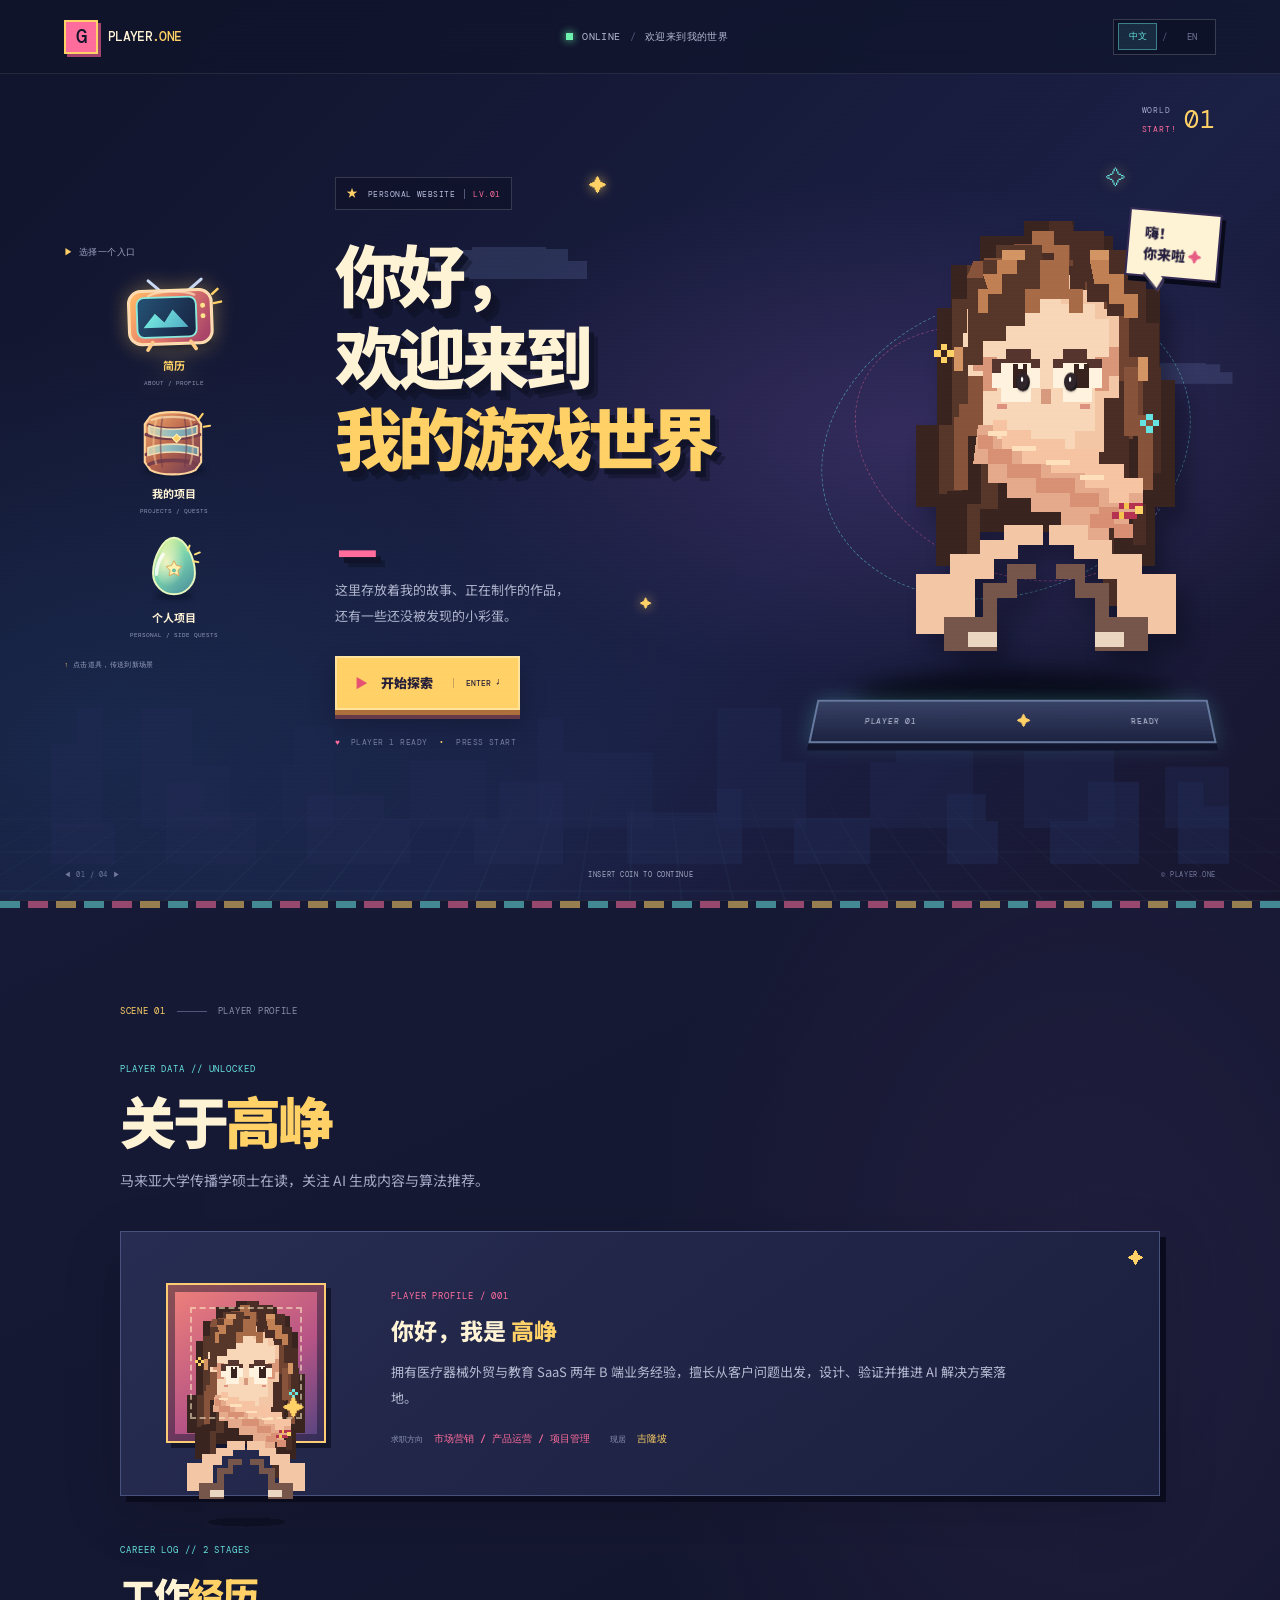
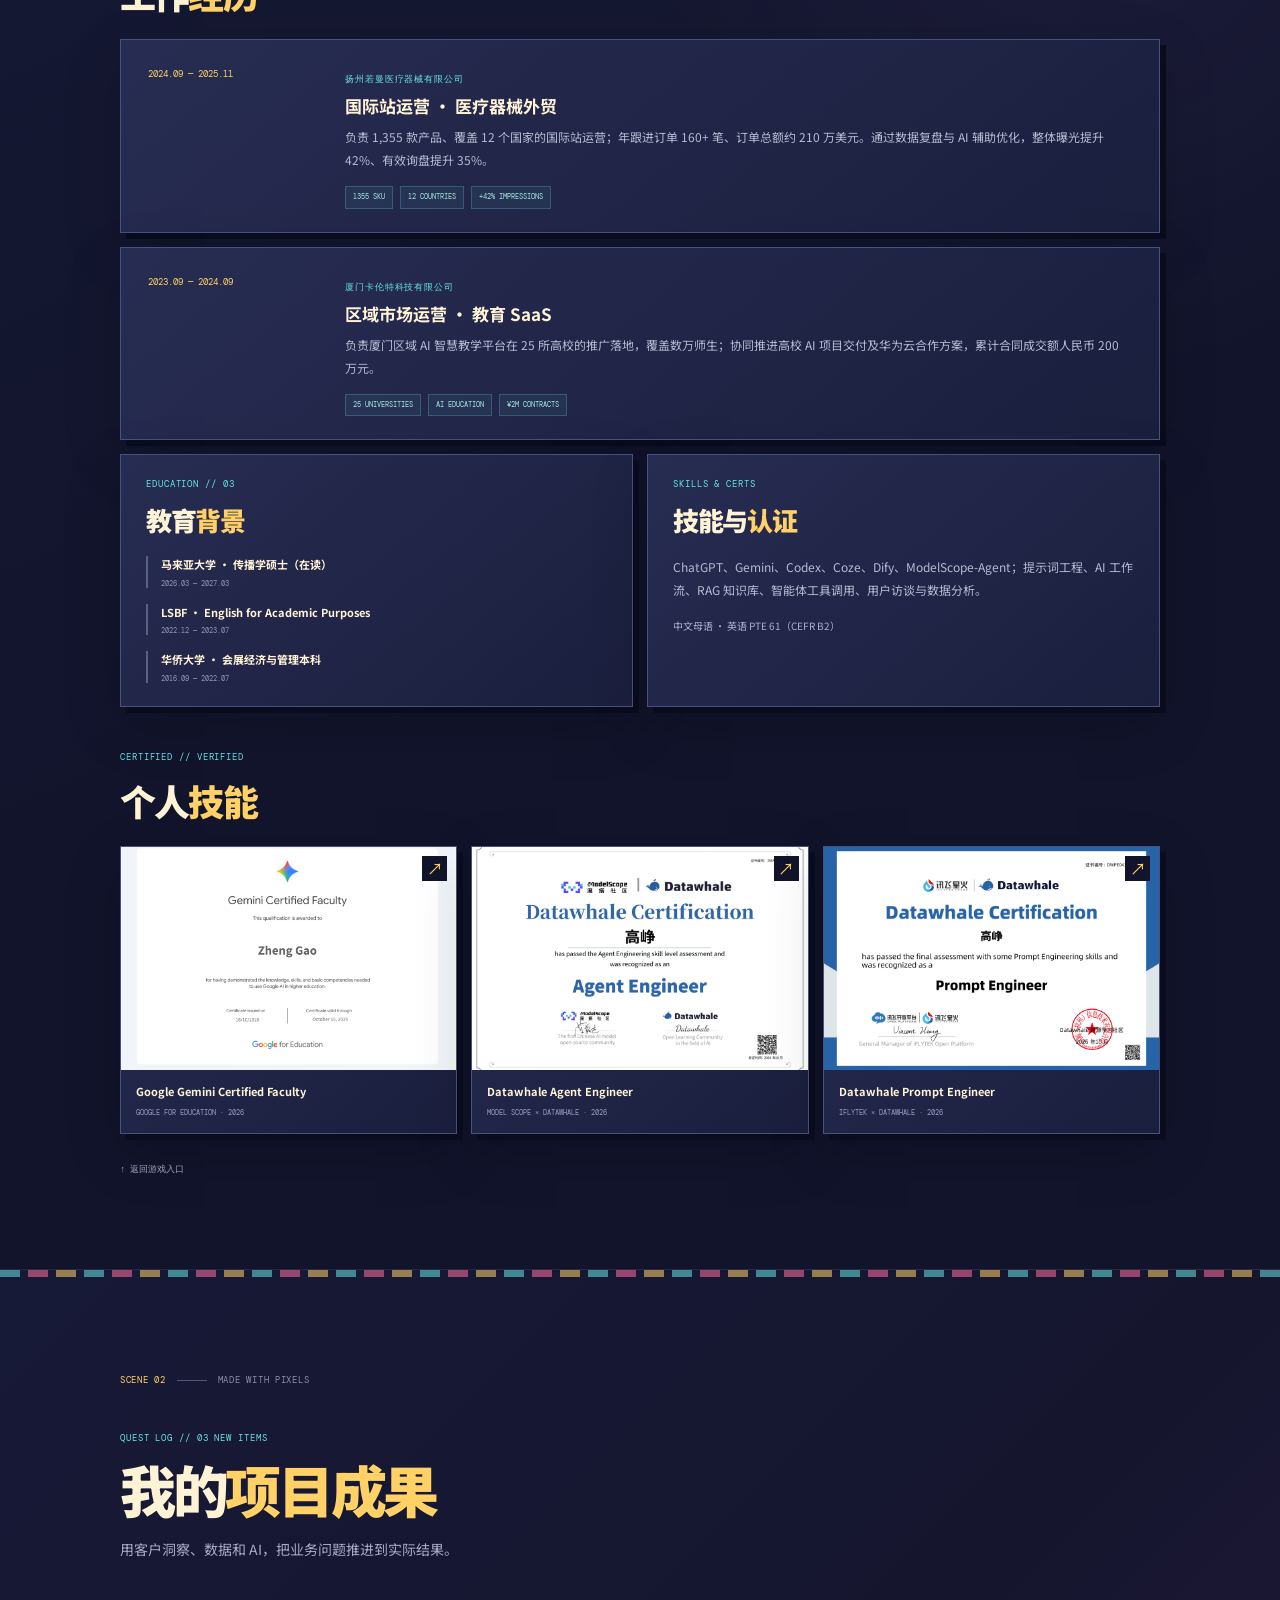
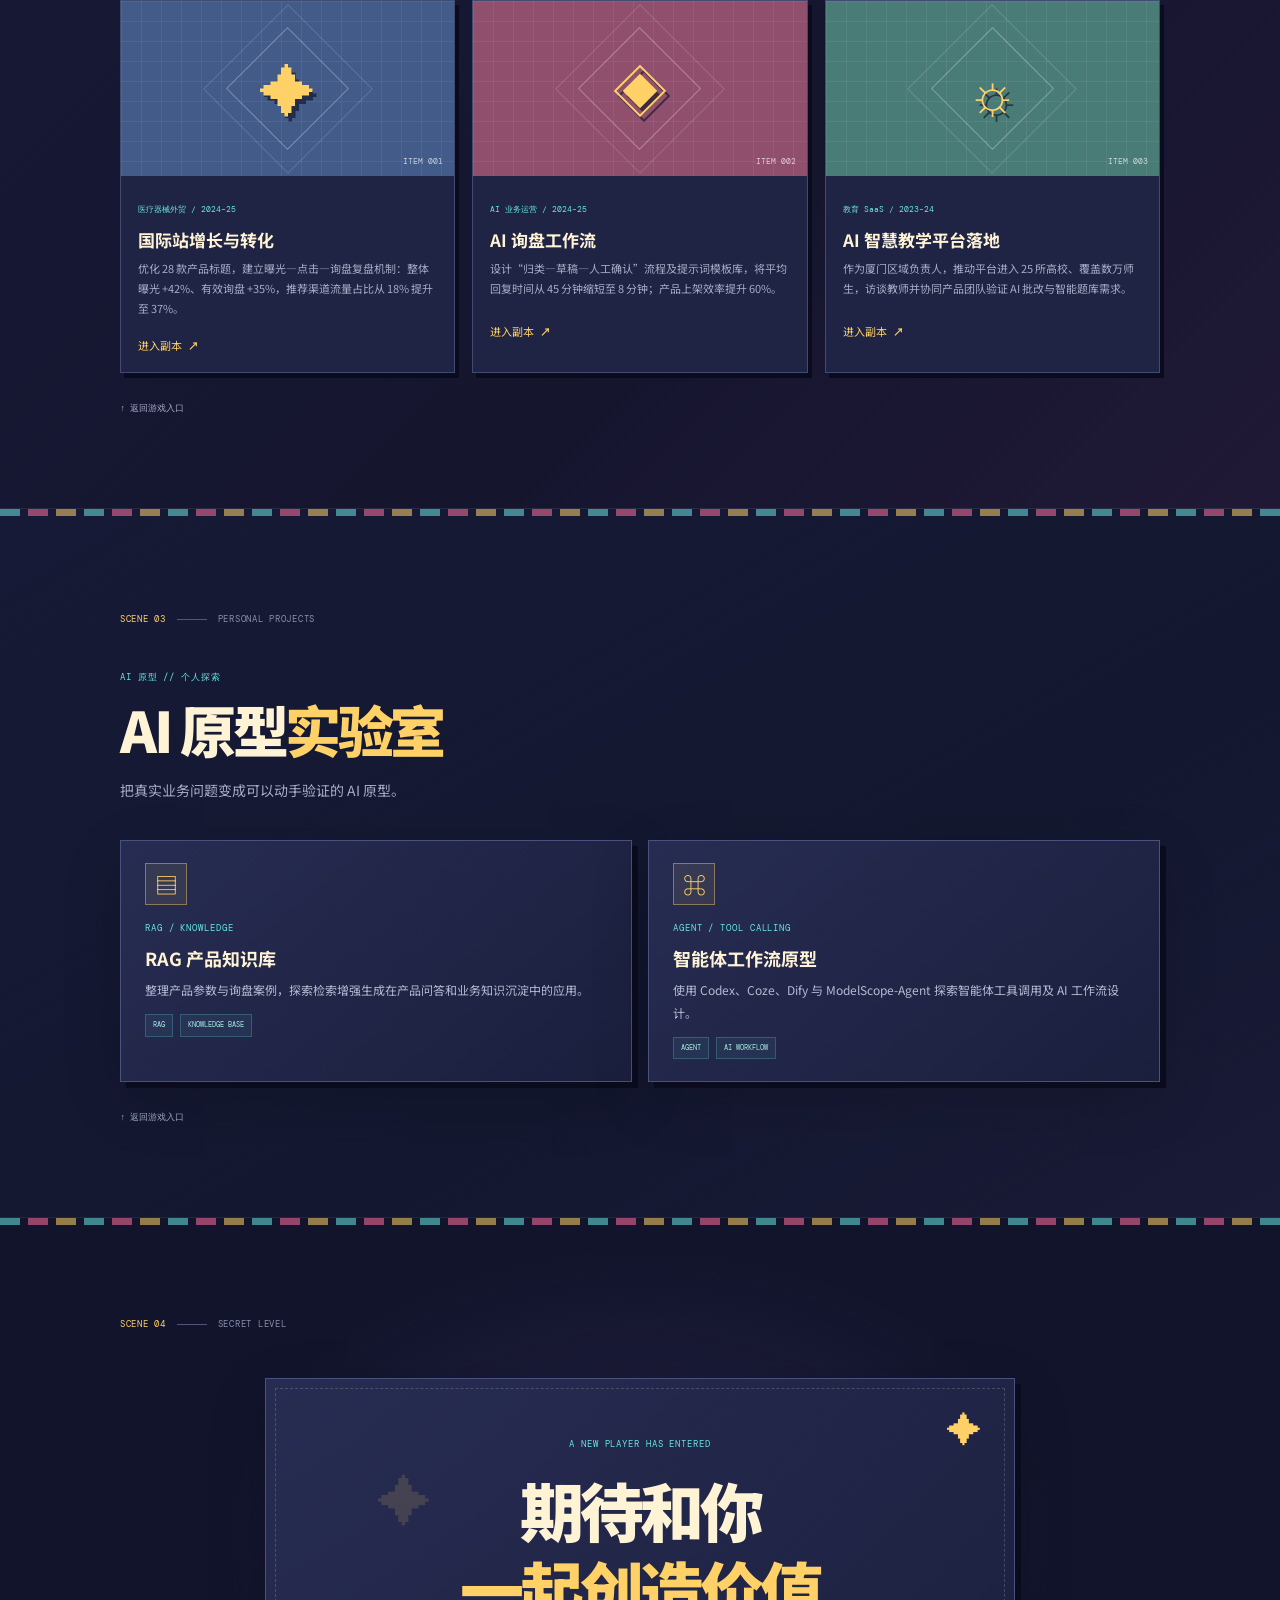
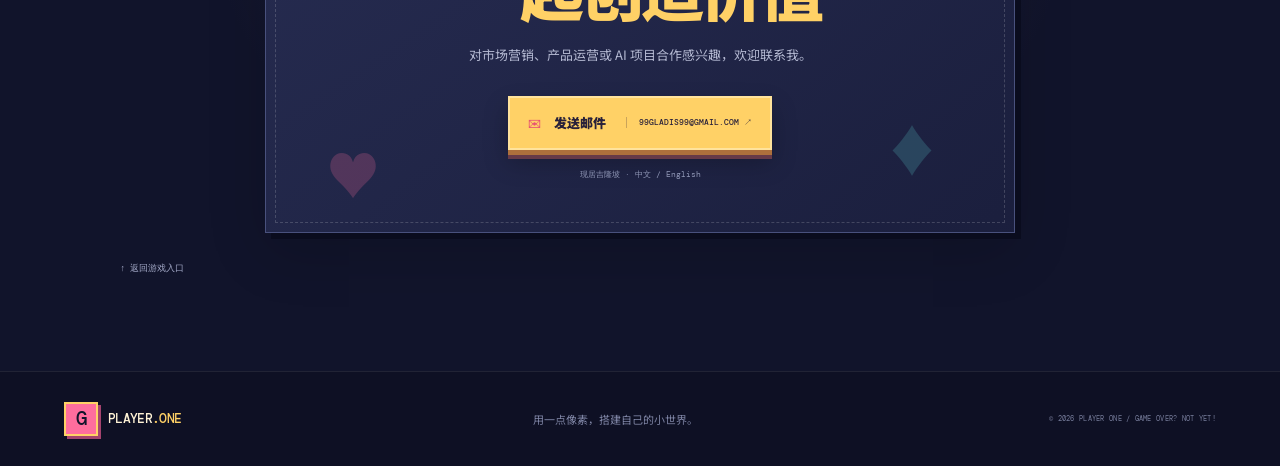
==== index.html @ 978c724f "Save uncommitted changes" ====
<!doctype html>
<html lang="zh-CN">
  <head>
    <meta charset="utf-8">
    <meta name="viewport" content="width=device-width, initial-scale=1">
    <meta name="theme-color" content="#11142b">
    <meta name="description" content="欢迎来到我的像素游戏世界。这里有我的故事、作品和联系方式。">
    <title>玩家一号 · 个人主页</title>
    <link rel="icon" href="favicon.svg" type="image/svg+xml">
    <link rel="preconnect" href="https://fonts.googleapis.com">
    <link rel="preconnect" href="https://fonts.gstatic.com" crossorigin>
    <link href="https://fonts.googleapis.com/css2?family=DM+Mono:wght@400;500&family=Ma+Shan+Zheng&family=Noto+Sans+SC:wght@400;500;600;700;800;900&display=swap" rel="stylesheet">
    <link rel="stylesheet" href="styles.css?v=pixel-title-1">
    <script src="script.js?v=portrait-1" defer></script>
  </head>
  <body>
    <a class="skip-link" href="#main" data-i18n="skip">跳到主要内容</a>
    <div class="scanlines" aria-hidden="true"></div>
    <div class="cursor-hammer" aria-hidden="true">
      <svg viewBox="0 0 64 64">
        <path class="hammer-handle" d="m27 28 7 6-20 23a4 4 0 0 1-6-6z"/>
        <path class="hammer-head" d="m23 10 5-5 31 31-5 5-7-2-5 6-31-31 6-5z"/>
        <path class="hammer-glint" d="m28 11 24 24"/>
      </svg>
    </div>
    <div class="fx-layer" aria-hidden="true"></div>

    <header class="topbar">
      <a class="brand" href="#home" aria-label="回到首页" data-i18n-aria="home-label">
        <span class="brand-icon" aria-hidden="true">G</span>
        <span>PLAYER<span class="brand-dot">.ONE</span></span>
      </a>
      <div class="topbar-center" data-i18n="topbar"></div>
      <div class="language-switch" role="group" aria-label="选择语言" data-i18n-aria="language-label">
        <button type="button" class="language-option is-active" data-language="zh" aria-pressed="true">中文</button>
        <span aria-hidden="true">/</span>
        <button type="button" class="language-option" data-language="en" aria-pressed="false">EN</button>
      </div>
    </header>

    <main id="main">
      <section class="game-screen" id="home" aria-labelledby="hero-title">
        <div class="pixel-sky" aria-hidden="true">
          <span class="pixel-star star-a">✦</span><span class="pixel-star star-b">✧</span>
          <span class="pixel-star star-c">✦</span><span class="pixel-star star-d">✧</span>
          <span class="pixel-cloud cloud-a"></span><span class="pixel-cloud cloud-b"></span>
          <span class="city city-back"></span><span class="city city-front"></span>
          <span class="ground-grid"></span>
        </div>

        <div class="scene-stamp" aria-hidden="true"><span>WORLD</span><b>01</b><span>START!</span></div>
        <div class="hero-layout">
          <nav class="prop-menu" aria-label="游戏场景导航" data-i18n-aria="nav-label">
            <p class="menu-caption" data-i18n="menu-caption"></p>
            <a class="prop-card is-active" href="#about" data-prop="tv">
              <img class="prop-image tv-image" src="assets/television.svg" alt="" aria-hidden="true">
              <span class="prop-copy"><b data-i18n="resume">简历</b><small data-i18n="resume-small">ABOUT / PROFILE</small></span>
            </a>
            <a class="prop-card" href="#projects" data-prop="barrel">
              <img class="prop-image barrel-image" src="assets/barrel.svg" alt="" aria-hidden="true">
              <span class="prop-copy"><b data-i18n="projects-nav">我的项目</b><small data-i18n="projects-small">PROJECTS / QUESTS</small></span>
            </a>
            <a class="prop-card" href="#personal-projects" data-prop="egg">
              <img class="prop-image egg-image" src="assets/egg.svg" alt="" aria-hidden="true">
              <span class="prop-copy"><b data-i18n="personal-nav">个人项目</b><small data-i18n="personal-small">PERSONAL / SIDE QUESTS</small></span>
            </a>
            <p class="menu-hint" data-i18n="menu-hint"></p>
          </nav>

          <div class="hero-copy">
            <div class="level-pill"><span class="level-star">★</span> PERSONAL WEBSITE <span class="level-id">LV.01</span></div>
            <h1 id="hero-title" data-i18n="hero-title">你好，<br>欢迎来到<br><span class="title-highlight">我的游戏世界<span class="title-cursor">_</span></span></h1>
            <p class="hero-description" data-i18n="hero-description">这里存放着我的故事、正在制作的作品，<br class="desktop-break">还有一些还没被发现的小彩蛋。</p>
            <a class="start-button" href="#about">
              <span class="start-icon" aria-hidden="true">▶</span>
              <span data-i18n="start">开始探索</span><span class="start-key">ENTER ↵</span>
            </a>
            <div class="hero-footer-note" data-i18n="ready"></div>
          </div>

          <div class="character-stage" aria-label="根据本人照片创作的原创卡通形象" data-i18n-aria="character-label" role="img">
            <div class="stage-orbit orbit-one"></div><div class="stage-orbit orbit-two"></div>
            <div class="character-shadow"></div>
            <div class="character-platform"><span>PLAYER 01</span><b>✦</b><span>READY</span></div>
            <div class="character-speech" data-i18n="speech"></div>
            <div class="character-art">
              <img class="character" src="assets/character-portrait.svg" alt="">
              <span class="eye-pupil eye-pupil-left" aria-hidden="true"></span>
              <span class="eye-pupil eye-pupil-right" aria-hidden="true"></span>
            </div>
          </div>
        </div>
        <div class="scene-bottom" aria-hidden="true"><span>◀ 01 / 04 ▶</span><span class="scene-bottom-center">INSERT COIN TO CONTINUE</span><span>© PLAYER.ONE</span></div>
        <div class="scroll-hint" aria-hidden="true"><span></span> SCROLL TO EXPLORE</div>
      </section>

      <section class="content-scene about-scene" id="about" aria-labelledby="about-title">
        <div class="scene-container">
          <div class="section-tag"><span data-i18n="scene-01">SCENE 01</span><span class="tag-divider"></span><span data-i18n="profile-tag">PLAYER PROFILE</span></div>
          <div class="content-heading">
            <p class="pixel-label" data-i18n="profile-unlocked">PLAYER DATA // UNLOCKED</p>
            <h2 id="about-title" data-i18n="about-title">关于<span>高峥</span></h2>
            <p class="section-lead" data-i18n="about-lead">马来亚大学传播学硕士在读，关注 AI 生成内容与算法推荐。</p>
          </div>
          <div class="profile-panel pixel-panel">
            <div class="profile-avatar" role="img" aria-label="高峥的像素风卡通肖像" data-i18n-aria="portrait-label">
              <img src="assets/character-portrait.svg" alt="">
              <b aria-hidden="true">✦</b>
            </div>
            <div class="profile-copy">
              <span class="panel-label" data-i18n="profile-label">PLAYER PROFILE / 001</span>
              <h3 data-i18n="profile-title">你好，我是 <span>高峥</span></h3>
              <p data-i18n="profile-copy">拥有医疗器械外贸与教育 SaaS 两年 B 端业务经验，擅长从客户问题出发，设计、验证并推进 AI 解决方案落地。</p>
              <div class="stat-row"><span data-i18n="target-role">求职方向 <b>市场营销 / 产品运营 / 项目管理</b></span><span data-i18n="location">现居 <b>吉隆坡</b></span></div>
            </div>
            <span class="panel-corner" aria-hidden="true">✦</span>
          </div>
          <div class="resume-subheading">
            <p class="pixel-label" data-i18n="experience-label">CAREER LOG // 2 STAGES</p>
            <h3 data-i18n="experience-title">工作<span>经历</span></h3>
          </div>
          <div class="experience-list">
            <article class="experience-card pixel-panel">
              <div class="experience-date" data-i18n="experience-1-date">2024.09 — 2025.11</div>
              <div class="experience-content">
                <span class="panel-label" data-i18n="experience-1-company">YANGZHOU RUOMAN MEDICAL</span>
                <h4 data-i18n="experience-1-title">国际站运营 · 医疗器械外贸</h4>
                <p data-i18n="experience-1-copy">负责 1,355 款产品、覆盖 12 个国家的国际站运营；年跟进订单 160+ 笔、订单总额约 210 万美元。通过数据复盘与 AI 辅助优化，整体曝光提升 42%、有效询盘提升 35%。</p>
                <div class="experience-tags"><span>1355 SKU</span><span>12 COUNTRIES</span><span>+42% IMPRESSIONS</span></div>
              </div>
            </article>
            <article class="experience-card pixel-panel">
              <div class="experience-date" data-i18n="experience-2-date">2023.09 — 2024.09</div>
              <div class="experience-content">
                <span class="panel-label" data-i18n="experience-2-company">XIAMEN CURRENT TECHNOLOGY</span>
                <h4 data-i18n="experience-2-title">区域市场运营 · 教育 SaaS</h4>
                <p data-i18n="experience-2-copy">负责厦门区域 AI 智慧教学平台在 25 所高校的推广落地，覆盖数万师生；协同推进高校 AI 项目交付及华为云合作方案，累计合同成交额人民币 200 万元。</p>
                <div class="experience-tags"><span>25 UNIVERSITIES</span><span>AI EDUCATION</span><span>¥2M CONTRACTS</span></div>
              </div>
            </article>
          </div>
          <div class="resume-bottom-grid">
            <article class="resume-info-card pixel-panel">
              <p class="pixel-label" data-i18n="education-label">EDUCATION // 03</p>
              <h3 data-i18n="education-title">教育<span>背景</span></h3>
              <ul class="resume-list">
                <li><b data-i18n="education-1">马来亚大学 · 传播学硕士（在读）</b><span>2026.03 — 2027.03</span></li>
                <li><b data-i18n="education-2">LSBF · English for Academic Purposes</b><span>2022.12 — 2023.07</span></li>
                <li><b data-i18n="education-3">华侨大学 · 会展经济与管理本科</b><span>2016.09 — 2022.07</span></li>
              </ul>
            </article>
            <article class="resume-info-card pixel-panel">
              <p class="pixel-label" data-i18n="skills-label">SKILLS & CERTS</p>
              <h3 data-i18n="skills-title">技能与<span>认证</span></h3>
              <p class="resume-info-copy" data-i18n="skills-copy">ChatGPT、Gemini、Codex、Coze、Dify、ModelScope-Agent；提示词工程、AI 工作流、RAG 知识库、智能体工具调用、用户访谈与数据分析。</p>
              <p class="language-note" data-i18n="language-note">中文母语 · 英语 PTE 61（CEFR B2）</p>
            </article>
          </div>
          <div class="certificate-heading">
            <p class="pixel-label" data-i18n="certificates-label">CERTIFIED // VERIFIED</p>
            <h3 data-i18n="certificates-title">专业<span>证书</span></h3>
          </div>
          <div class="certificate-grid">
            <a class="certificate-card pixel-panel" href="assets/certificates/gemini-certified-faculty.png" target="_blank" rel="noreferrer">
              <span class="certificate-image-wrap"><img src="assets/certificates/gemini-certified-faculty.png" alt="Google Gemini Certified Faculty certificate awarded to Zheng Gao"></span>
              <span class="certificate-copy"><b data-i18n="certificate-gemini">Gemini Certified Faculty</b><small>GOOGLE FOR EDUCATION · 2026</small></span>
              <span class="certificate-open" aria-hidden="true">↗</span>
            </a>
            <a class="certificate-card pixel-panel" href="assets/certificates/datawhale-agent-engineer.png" target="_blank" rel="noreferrer">
              <span class="certificate-image-wrap"><img src="assets/certificates/datawhale-agent-engineer.png" alt="Datawhale Agent Engineer certificate awarded to Gao Zheng"></span>
              <span class="certificate-copy"><b data-i18n="certificate-agent">Datawhale Agent Engineer</b><small>MODEL SCOPE × DATAWHALE · 2026</small></span>
              <span class="certificate-open" aria-hidden="true">↗</span>
            </a>
            <a class="certificate-card pixel-panel" href="assets/certificates/datawhale-prompt-engineer.png" target="_blank" rel="noreferrer">
              <span class="certificate-image-wrap"><img src="assets/certificates/datawhale-prompt-engineer.png" alt="Datawhale Prompt Engineer certificate awarded to Gao Zheng"></span>
              <span class="certificate-copy"><b data-i18n="certificate-prompt">Datawhale Prompt Engineer</b><small>IFLYTEK × DATAWHALE · 2026</small></span>
              <span class="certificate-open" aria-hidden="true">↗</span>
            </a>
          </div>
          <a class="back-home" href="#home" data-i18n="back-home">↑ 返回游戏入口</a>
        </div>
      </section>

      <section class="content-scene project-scene" id="projects" aria-labelledby="projects-title">
        <div class="scene-container">
          <div class="section-tag"><span data-i18n="scene-02">SCENE 02</span><span class="tag-divider"></span><span data-i18n="pixels-tag">MADE WITH PIXELS</span></div>
          <div class="content-heading">
            <p class="pixel-label" data-i18n="quest-log">QUEST LOG // 03 NEW ITEMS</p>
            <h2 id="projects-title" data-i18n="projects-title">我的<span>作品背包</span></h2>
            <p class="section-lead" data-i18n="projects-lead">每个作品，都是一次新的闯关。</p>
          </div>
          <div class="project-grid">
            <article class="project-card">
              <div class="project-art project-art-one" aria-hidden="true"><span class="pixel-cube">✦</span><span class="project-art-id">ITEM 001</span></div>
              <div class="project-info"><span data-i18n="quest-1">MEDICAL E-COMMERCE / 2024–25</span><h3 data-i18n="project-1">国际站增长与转化</h3><p data-i18n="project-desc-1">优化 28 款产品标题，建立曝光—点击—询盘复盘机制：整体曝光 +42%、有效询盘 +35%，推荐渠道流量占比从 18% 提升至 37%。</p><a href="#contact" data-i18n="details">进入副本 <b>↗</b></a></div>
            </article>
            <article class="project-card">
              <div class="project-art project-art-two" aria-hidden="true"><span class="pixel-cube">◈</span><span class="project-art-id">ITEM 002</span></div>
              <div class="project-info"><span data-i18n="quest-2">AI SALES OPS / 2024–25</span><h3 data-i18n="project-2">AI 询盘工作流</h3><p data-i18n="project-desc-2">设计“归类—草稿—人工确认”流程及提示词模板库，将平均回复时间从 45 分钟缩短至 8 分钟；产品上架效率提升 60%。</p><a href="#contact" data-i18n="details">进入副本 <b>↗</b></a></div>
            </article>
            <article class="project-card">
              <div class="project-art project-art-three" aria-hidden="true"><span class="pixel-cube">☼</span><span class="project-art-id">ITEM 003</span></div>
              <div class="project-info"><span data-i18n="quest-3">EDTECH SAAS / 2023–24</span><h3 data-i18n="project-3">AI 智慧教学平台落地</h3><p data-i18n="project-desc-3">作为厦门区域负责人，推动平台进入 25 所高校、覆盖数万师生，访谈教师并协同产品团队验证 AI 批改与智能题库需求。</p><a href="#contact" data-i18n="details">进入副本 <b>↗</b></a></div>
            </article>
          </div>
          <a class="back-home" href="#home" data-i18n="back-home">↑ 返回游戏入口</a>
        </div>
      </section>

      <section class="content-scene personal-scene" id="personal-projects" aria-labelledby="personal-title">
        <div class="scene-container">
          <div class="section-tag"><span data-i18n="scene-03">SCENE 03</span><span class="tag-divider"></span><span data-i18n="personal-tag">PERSONAL PROJECTS</span></div>
          <div class="content-heading">
            <p class="pixel-label" data-i18n="prototype-label">AI PROTOTYPES // EXPERIMENTS</p>
            <h2 id="personal-title" data-i18n="personal-title">AI 原型<span>实验室</span></h2>
            <p class="section-lead" data-i18n="personal-lead">把真实业务问题变成可以动手验证的 AI 原型。</p>
          </div>
          <div class="personal-project-grid">
            <article class="personal-project-card pixel-panel">
              <span class="personal-project-icon" aria-hidden="true">▤</span>
              <span class="panel-label">RAG / KNOWLEDGE</span>
              <h3 data-i18n="personal-project-1">RAG 产品知识库</h3>
              <p data-i18n="personal-project-desc-1">整理产品参数与询盘案例，探索检索增强生成在产品问答和业务知识沉淀中的应用。</p>
              <div class="experience-tags"><span>RAG</span><span>KNOWLEDGE BASE</span></div>
            </article>
            <article class="personal-project-card pixel-panel">
              <span class="personal-project-icon" aria-hidden="true">⌘</span>
              <span class="panel-label">AGENT / TOOL CALLING</span>
              <h3 data-i18n="personal-project-2">智能体工作流原型</h3>
              <p data-i18n="personal-project-desc-2">使用 Codex、Coze、Dify 与 ModelScope-Agent 探索智能体工具调用及 AI 工作流设计。</p>
              <div class="experience-tags"><span>AGENT</span><span>AI WORKFLOW</span></div>
            </article>
          </div>
          <a class="back-home" href="#home" data-i18n="back-home">↑ 返回游戏入口</a>
        </div>
      </section>

      <section class="content-scene contact-scene" id="contact" aria-labelledby="contact-title">
        <div class="scene-container">
          <div class="section-tag"><span data-i18n="scene-04">SCENE 04</span><span class="tag-divider"></span><span data-i18n="secret-level">SECRET LEVEL</span></div>
          <div class="contact-card pixel-panel">
            <div class="contact-sparkle" aria-hidden="true">✦</div>
            <p class="pixel-label" data-i18n="new-player">A NEW PLAYER HAS ENTERED</p>
            <h2 id="contact-title" data-i18n="contact-title">要不要一起<br><span>组队冒险？</span></h2>
            <p data-i18n="contact-copy">对市场营销、产品运营或 AI 项目合作感兴趣，欢迎联系我。</p>
            <a class="start-button contact-button" href="mailto:99gladis99@gmail.com"><span class="start-icon" aria-hidden="true">✉</span><span data-i18n="send-email">发送邮件</span><span class="start-key">99GLADIS99@GMAIL.COM ↗</span></a>
            <p class="contact-location" data-i18n="contact-location">现居吉隆坡 · 中文 / English</p>
            <div class="contact-decoration" aria-hidden="true"><span>♥</span><span>✦</span><span>♦</span></div>
          </div>
          <a class="back-home" href="#home" data-i18n="back-home">↑ 返回游戏入口</a>
        </div>
      </section>
    </main>

    <footer class="site-footer">
      <a class="brand" href="#home"><span class="brand-icon" aria-hidden="true">G</span><span>PLAYER<span class="brand-dot">.ONE</span></span></a>
      <p data-i18n="footer-line">用一点像素，搭建自己的小世界。</p>
      <span class="footer-copy">© <span id="year">2026</span> PLAYER ONE / GAME OVER? NOT YET!</span>
    </footer>
  </body>
</html>
---- styles.css ----
:root {
  color-scheme: dark;
  --night: #11142b;
  --night-soft: #1a1e3d;
  --panel: #202447;
  --panel-light: #292e53;
  --cream: #fff3d6;
  --muted: #9da2bd;
  --pink: #ff6d9d;
  --gold: #ffd166;
  --cyan: #66e4e1;
  --pixel: "DM Mono", monospace;
  --sans: "Noto Sans SC", sans-serif;
  font-family: var(--sans);
  color: var(--cream);
  background: var(--night);
  font-synthesis: none;
  text-rendering: optimizeLegibility;
}

* { box-sizing: border-box; }

html {
  scroll-behavior: smooth;
  scroll-padding-top: 5rem;
}

body {
  min-width: 320px;
  margin: 0;
  overflow-x: hidden;
  background: var(--night);
  cursor: none;
}

a, button { -webkit-tap-highlight-color: transparent; }
a { color: inherit; }
a:focus-visible, button:focus-visible {
  outline: 2px solid var(--gold);
  outline-offset: 4px;
  cursor: pointer;
}

.scanlines {
  position: fixed;
  z-index: 20;
  inset: 0;
  pointer-events: none;
  opacity: 0.13;
  background: repeating-linear-gradient(to bottom, transparent 0 3px, rgb(0 0 0 / 35%) 4px);
  mix-blend-mode: soft-light;
}

.skip-link {
  position: fixed;
  z-index: 30;
  top: 1rem;
  left: 1rem;
  padding: 0.75rem 1rem;
  transform: translateY(-180%);
  background: var(--gold);
  color: var(--night);
  text-decoration: none;
}
.skip-link:focus { transform: translateY(0); }

.cursor-hammer {
  position: fixed;
  z-index: 50;
  top: 0;
  left: 0;
  width: 52px;
  height: 52px;
  opacity: 0;
  pointer-events: none;
  transform: translate(-12px, -8px) rotate(-35deg);
  transform-origin: 28% 72%;
  transition: opacity 120ms ease;
}
.cursor-hammer.is-visible { opacity: 1; }
.cursor-hammer.is-swing { animation: hammer-swing 240ms steps(3, end); }
.cursor-hammer svg { width: 100%; height: 100%; overflow: visible; filter: drop-shadow(2px 3px 0 #090b18); }
.hammer-handle { fill: #b96d46; stroke: #f5bb71; stroke-width: 2; }
.hammer-head { fill: #8fabc2; stroke: #e4f0e9; stroke-width: 3; stroke-linejoin: round; }
.hammer-glint { fill: none; stroke: white; stroke-width: 3; stroke-linecap: round; opacity: .8; }
@keyframes hammer-swing {
  0% { transform: translate(-12px, -8px) rotate(-35deg) scale(1); }
  35% { transform: translate(-12px, -8px) rotate(25deg) scale(.86); }
  70% { transform: translate(-12px, -8px) rotate(-47deg) scale(1.05); }
  100% { transform: translate(-12px, -8px) rotate(-35deg) scale(1); }
}

.fx-layer { position: fixed; z-index: 45; inset: 0; overflow: hidden; pointer-events: none; }
.hit-spark {
  position: absolute;
  width: 9px;
  height: 9px;
  background: var(--gold);
  box-shadow: 0 0 12px var(--gold), 0 0 24px rgb(255 109 157 / 70%);
  animation: spark-pop 520ms steps(4, end) forwards;
}
@keyframes spark-pop {
  0% { opacity: 1; transform: translate(0, 0) scale(1); }
  100% { opacity: 0; transform: translate(var(--dx), var(--dy)) scale(.1) rotate(90deg); }
}

.topbar {
  position: absolute;
  z-index: 8;
  top: 0;
  left: 0;
  display: flex;
  width: 100%;
  height: 74px;
  align-items: center;
  justify-content: space-between;
  padding: 0 clamp(24px, 5vw, 78px);
  border-bottom: 1px solid rgb(255 255 255 / 9%);
  background: rgb(17 20 43 / 70%);
  backdrop-filter: blur(12px);
}
.brand {
  display: inline-flex;
  align-items: center;
  gap: 10px;
  font-family: var(--pixel);
  font-size: 13px;
  font-weight: 500;
  letter-spacing: -.05em;
  text-decoration: none;
}
.brand-icon {
  display: grid;
  width: 34px;
  height: 34px;
  place-items: center;
  border: 2px solid var(--gold);
  background: var(--pink);
  box-shadow: 3px 3px 0 #a5436e;
  color: var(--night);
  font-family: var(--pixel);
  font-size: 19px;
  font-weight: 500;
}
.brand-dot { color: var(--gold); }
.topbar-center {
  display: flex;
  align-items: center;
  gap: 9px;
  color: #b6bad3;
  font-family: var(--pixel);
  font-size: 10px;
  letter-spacing: .04em;
}
.online-dot {
  width: 7px;
  height: 7px;
  background: #6df2ad;
  box-shadow: 0 0 8px #6df2ad;
  animation: blink 1.8s steps(2, end) infinite;
}
@keyframes blink { 50% { opacity: .35; } }
.topbar-divider { color: #535878; }
.language-switch {
  display: flex;
  min-height: 36px;
  align-items: center;
  gap: 5px;
  padding: 3px 4px;
  border: 1px solid rgb(255 255 255 / 18%);
  background: rgb(12 15 34 / 54%);
  color: #727995;
  font-family: var(--pixel);
  font-size: 9px;
}
.language-switch > span { color: #535878; }
.language-option {
  min-width: 39px;
  min-height: 27px;
  padding: 0 7px;
  border: 1px solid transparent;
  background: transparent;
  color: inherit;
  cursor: pointer;
  font: inherit;
  transition: color 150ms ease, background 150ms ease, border-color 150ms ease;
}
.language-option:hover { color: var(--cream); }
.language-option.is-active {
  border-color: rgb(102 228 225 / 45%);
  background: rgb(102 228 225 / 12%);
  color: var(--cyan);
}

.game-screen {
  position: relative;
  display: flex;
  min-height: max(750px, 100svh);
  flex-direction: column;
  justify-content: center;
  overflow: hidden;
  isolation: isolate;
  padding: 100px clamp(24px, 5vw, 78px) 68px;
  background:
    radial-gradient(ellipse at 70% 48%, rgb(104 69 143 / 32%), transparent 38%),
    radial-gradient(ellipse at 8% 82%, rgb(33 81 130 / 25%), transparent 39%),
    linear-gradient(135deg, #12152e 10%, #1b2045 62%, #18162f);
}
.pixel-sky { position: absolute; z-index: -1; inset: 0; overflow: hidden; }
.pixel-star { position: absolute; color: var(--gold); text-shadow: 0 0 12px rgb(255 209 102 / 70%); animation: twinkle 2.5s steps(2, end) infinite; }
.star-a { top: 19%; left: 46%; font-size: 18px; }
.star-b { top: 28%; left: 77%; color: var(--pink); font-size: 24px; animation-delay: .6s; }
.star-c { top: 66%; left: 50%; font-size: 12px; animation-delay: 1s; }
.star-d { top: 18%; right: 12%; color: var(--cyan); font-size: 20px; animation-delay: .3s; }
@keyframes twinkle { 50% { opacity: .3; transform: scale(.7) rotate(35deg); } }
.pixel-cloud {
  position: absolute;
  width: 84px;
  height: 18px;
  opacity: .25;
  background: #6576ac;
  box-shadow: 15px -13px 0 -2px #6576ac, 32px -19px 0 -5px #6576ac, 49px -12px 0 #6576ac, 68px 0 #6576ac;
  animation: cloud-drift 16s linear infinite alternate;
}
.cloud-a { top: 29%; left: 34%; }
.cloud-b { top: 41%; right: 6%; transform: scale(.65); animation-delay: -7s; }
@keyframes cloud-drift { to { translate: 25px 0; } }
.city {
  position: absolute;
  right: 0;
  bottom: 8%;
  left: 0;
  height: 120px;
  opacity: .4;
  background: linear-gradient(90deg, transparent 0 4%, #202952 4% 8%, transparent 8% 11%, #202952 11% 18%, transparent 18% 22%, #202952 22% 26%, transparent 26% 32%, #202952 32% 38%, transparent 38% 42%, #202952 42% 51%, transparent 51% 56%, #202952 56% 63%, transparent 63% 68%, #202952 68% 76%, transparent 76% 80%, #202952 80% 87%, transparent 87% 91%, #202952 91% 96%, transparent 96%);
  clip-path: polygon(0 30%, 6% 30%, 6% 0, 15% 0, 15% 48%, 23% 48%, 23% 15%, 28% 15%, 28% 44%, 38% 44%, 38% 8%, 44% 8%, 44% 37%, 54% 37%, 54% 0, 61% 0, 61% 45%, 70% 45%, 70% 16%, 76% 16%, 76% 36%, 84% 36%, 84% 0, 91% 0, 91% 49%, 100% 49%, 100% 100%, 0 100%);
}
.city-front {
  bottom: 4%;
  height: 82px;
  opacity: .55;
  transform: scaleX(-1);
}
.ground-grid {
  position: absolute;
  right: -10%;
  bottom: -7%;
  left: -10%;
  height: 19%;
  transform: perspective(160px) rotateX(28deg);
  transform-origin: top;
  opacity: .23;
  background-image: linear-gradient(rgb(102 228 225 / 40%) 1px, transparent 1px), linear-gradient(90deg, rgb(102 228 225 / 40%) 1px, transparent 1px);
  background-size: 38px 28px;
  mask-image: linear-gradient(transparent, black);
}
.scene-stamp {
  position: absolute;
  top: 103px;
  right: clamp(24px, 5vw, 78px);
  display: grid;
  grid-template-columns: auto auto;
  align-items: center;
  gap: 4px 8px;
  color: #a3a8c9;
  font-family: var(--pixel);
  font-size: 8px;
  letter-spacing: .1em;
}
.scene-stamp b {
  grid-row: span 2;
  color: var(--gold);
  font-size: 25px;
  font-weight: 400;
}
.scene-stamp span:last-child { color: var(--pink); }

.hero-layout {
  display: grid;
  width: min(1320px, 100%);
  min-height: 580px;
  grid-template-columns: 220px minmax(350px, 1fr) minmax(310px, 420px);
  align-items: center;
  gap: clamp(24px, 4vw, 65px);
  margin: 0 auto;
}
.prop-menu { position: relative; z-index: 2; display: flex; flex-direction: column; align-items: flex-start; gap: 5px; }
.menu-caption, .menu-hint {
  margin: 0 0 16px;
  color: #9ea4c3;
  font-family: var(--pixel);
  font-size: 9px;
  letter-spacing: .05em;
}
.tiny-blink { color: var(--gold); animation: blink .7s steps(2, end) infinite; }
.prop-card {
  display: flex;
  width: 100%;
  min-height: 0;
  flex-direction: column;
  align-items: center;
  gap: 5px;
  padding: 3px 4px 8px;
  border: 0;
  background: transparent;
  text-align: center;
  text-decoration: none;
  transition: transform 180ms ease, filter 180ms ease;
}
.prop-card:hover, .prop-card.is-active { transform: translateY(-4px); filter: drop-shadow(0 0 10px rgb(255 209 102 / 38%)); }
.prop-image {
  display: block;
  width: 112px;
  height: 73px;
  object-fit: contain;
  overflow: visible;
  transition: transform 180ms ease;
}
.prop-card:hover .prop-image, .prop-card.is-active .prop-image { transform: scale(1.09) rotate(-2deg); }
.prop-copy { display: grid; gap: 6px; }
.prop-copy b { color: var(--cream); font-size: 11px; font-weight: 700; white-space: nowrap; }
.prop-copy small { color: #949abb; font-family: var(--pixel); font-size: 6px; }
.prop-card.is-active .prop-copy b { color: var(--gold); }
.menu-hint { margin-top: 7px; font-size: 7px; line-height: 1.7; }
.menu-hint span { color: var(--gold); }

.hero-copy { position: relative; z-index: 2; padding-bottom: 8px; }
.level-pill {
  display: inline-flex;
  align-items: center;
  gap: 9px;
  margin-bottom: 22px;
  padding: 7px 10px;
  border: 1px solid rgb(255 255 255 / 16%);
  background: rgb(12 15 34 / 50%);
  color: #b7bddb;
  font-family: var(--pixel);
  font-size: 8px;
  letter-spacing: .06em;
}
.level-star { color: var(--gold); font-size: 12px; }
.level-id { padding-left: 8px; border-left: 1px solid #525878; color: var(--pink); }
h1, h2, h3, p { margin-top: 0; }
h1 {
  margin-bottom: 19px;
  font-size: clamp(45px, 5.3vw, 72px);
  font-weight: 900;
  letter-spacing: -.07em;
  line-height: 1.2;
  text-shadow: 5px 6px 0 #101329, 9px 10px 0 rgb(5 8 20 / 32%);
}
.title-highlight { color: var(--gold); text-shadow: 5px 6px 0 #101329, 9px 10px 0 rgb(5 8 20 / 32%); }
.title-cursor { display: inline-block; margin-left: 3px; color: var(--pink); animation: cursor-blink .8s steps(2, end) infinite; }
@keyframes cursor-blink { 50% { opacity: 0; } }
.hero-description { margin-bottom: 27px; color: #aeb3cc; font-size: 13px; line-height: 2; }
.start-button {
  display: inline-flex;
  min-height: 54px;
  align-items: center;
  gap: 13px;
  padding: 0 18px;
  border: 2px solid #ffe39c;
  background: var(--gold);
  box-shadow: 0 5px 0 #ad703c, 0 9px 0 #663a48, 0 12px 24px rgb(0 0 0 / 25%);
  color: #29213a;
  font-size: 13px;
  font-weight: 900;
  text-decoration: none;
  transition: transform 100ms steps(2, end), box-shadow 100ms steps(2, end), filter 120ms ease;
}
.start-button:hover { filter: brightness(1.1); transform: translateY(-2px); }
.start-button:active { transform: translateY(6px); box-shadow: 0 1px 0 #ad703c, 0 3px 0 #663a48; }
.start-icon { color: #e65272; font-size: 13px; }
.start-key { margin-left: 7px; padding-left: 12px; border-left: 1px solid rgb(42 32 55 / 25%); font-family: var(--pixel); font-size: 8px; }
.hero-footer-note { margin-top: 27px; color: #777e9f; font-family: var(--pixel); font-size: 8px; letter-spacing: .06em; }
.pixel-heart { margin-right: 5px; color: var(--pink); }
.footer-divider { padding: 0 6px; color: var(--gold); }

.character-stage {
  position: relative;
  width: 100%;
  height: 580px;
  align-self: end;
}
.character-art {
  position: absolute;
  z-index: 2;
  right: 0;
  bottom: 35px;
  height: 92%;
  aspect-ratio: 420 / 660;
  filter: drop-shadow(12px 15px 10px rgb(4 6 18 / 35%));
  transform-origin: 50% 95%;
  animation: character-idle 3.8s ease-in-out infinite;
}
.character { display: block; width: 100%; height: 100%; }
.eye-pupil {
  position: absolute;
  z-index: 1;
  top: 36.52%;
  width: 14px;
  height: 19px;
  border: 1px solid rgb(58 43 40 / 30%);
  border-radius: 50%;
  background: radial-gradient(ellipse at 42% 34%, #fff 0 12%, #30252a 16% 57%, #17151b 74%);
  box-shadow: 0 1px 2px rgb(36 24 24 / 25%);
  transform: translate(calc(-50% + var(--gaze-x, 0px)), calc(-50% + var(--gaze-y, 0px)));
  transition: transform 110ms ease-out;
  will-change: transform;
}
.eye-pupil-left { left: 43.1%; }
.eye-pupil-right { left: 57.38%; }
@keyframes character-idle { 0%, 100% { transform: translateY(0) rotate(0); } 50% { transform: translateY(-9px) rotate(-1deg); } }
.character-shadow {
  position: absolute;
  z-index: 1;
  right: 9%;
  bottom: 30px;
  width: 77%;
  height: 55px;
  border-radius: 50%;
  background: #080a19;
  filter: blur(11px);
}
.character-platform {
  position: absolute;
  z-index: 3;
  right: 1%;
  bottom: 13px;
  display: flex;
  width: 95%;
  height: 44px;
  align-items: center;
  justify-content: space-around;
  border: 2px solid #66799f;
  background: linear-gradient(#384266, #1d2341);
  box-shadow: 0 7px 0 #11152d, 0 0 20px rgb(102 228 225 / 25%);
  color: #c4cbe0;
  font-family: var(--pixel);
  font-size: 8px;
  letter-spacing: .1em;
  transform: perspective(150px) rotateX(9deg);
}
.character-platform b { color: var(--gold); font-size: 14px; }
.stage-orbit {
  position: absolute;
  top: 21%;
  left: 5%;
  width: 90%;
  height: 51%;
  border: 1px dashed rgb(102 228 225 / 45%);
  border-radius: 50%;
  transform: rotate(-20deg);
}
.orbit-two { top: 28%; left: 12%; width: 77%; height: 40%; border-color: rgb(255 109 157 / 38%); transform: rotate(28deg); }
.character-speech {
  position: absolute;
  z-index: 4;
  top: 6%;
  right: -1%;
  padding: 11px 15px;
  border: 2px solid #332a55;
  background: var(--cream);
  box-shadow: 4px 5px 0 #090b1c;
  color: #27203e;
  font-size: 14px;
  font-weight: 900;
  line-height: 1.5;
  transform: rotate(5deg);
  animation: bubble-float 2.8s ease-in-out infinite;
}
.character-speech::after { position: absolute; bottom: -10px; left: 19px; width: 15px; height: 15px; border-right: 2px solid #332a55; border-bottom: 2px solid #332a55; background: var(--cream); content: ""; transform: skewY(35deg) rotate(20deg); }
.character-speech span { color: #e65d84; }
@keyframes bubble-float { 50% { translate: 0 -5px; } }
.scene-bottom {
  position: absolute;
  right: clamp(24px, 5vw, 78px);
  bottom: 20px;
  left: clamp(24px, 5vw, 78px);
  display: flex;
  justify-content: space-between;
  color: #72799d;
  font-family: var(--pixel);
  font-size: 7px;
  letter-spacing: .08em;
}
.scene-bottom-center { color: #a7abc4; }
.scroll-hint {
  position: absolute;
  bottom: 18px;
  left: 50%;
  display: flex;
  align-items: center;
  gap: 8px;
  color: #777e9f;
  font-family: var(--pixel);
  font-size: 7px;
  letter-spacing: .1em;
  transform: translate(-50%, 34px);
}
.scroll-hint span { width: 6px; height: 6px; border-right: 1px solid var(--gold); border-bottom: 1px solid var(--gold); transform: rotate(45deg); animation: scroll-tick .8s steps(2, end) infinite; }
@keyframes scroll-tick { 50% { translate: 0 3px; } }

.content-scene {
  position: relative;
  overflow: hidden;
  padding: 104px 24px 92px;
  border-top: 1px solid rgb(255 255 255 / 8%);
  background:
    radial-gradient(ellipse at 86% 22%, rgb(87 63 126 / 18%), transparent 30%),
    linear-gradient(155deg, #171a36, #11142b 65%);
  scroll-margin-top: 0;
}
.content-scene::before {
  position: absolute;
  top: 0;
  right: 0;
  left: 0;
  height: 7px;
  opacity: .55;
  background: repeating-linear-gradient(90deg, var(--cyan) 0 20px, transparent 20px 28px, var(--pink) 28px 48px, transparent 48px 56px, var(--gold) 56px 76px, transparent 76px 84px);
  content: "";
}
.scene-container { width: min(1040px, 100%); margin-inline: auto; }
.section-tag {
  display: flex;
  align-items: center;
  gap: 11px;
  color: #898fab;
  font-family: var(--pixel);
  font-size: 9px;
  letter-spacing: .08em;
}
.section-tag > span:first-child { color: var(--gold); }
.tag-divider { width: 30px; height: 1px; background: #505779; }
.content-heading { margin: 46px 0 37px; }
.pixel-label, .panel-label {
  margin-bottom: 11px;
  color: var(--cyan);
  font-family: var(--pixel);
  font-size: 9px;
  letter-spacing: .1em;
}
h2 { margin-bottom: 13px; font-size: clamp(36px, 5vw, 56px); font-weight: 900; letter-spacing: -.06em; line-height: 1.22; }
h2 span { color: var(--gold); }
.section-lead { margin: 0; color: #a6abc8; font-size: 14px; line-height: 1.9; }
.pixel-panel {
  position: relative;
  border: 1px solid #49517d;
  background: linear-gradient(140deg, rgb(40 46 84 / 94%), rgb(27 31 62 / 97%));
  box-shadow: 6px 6px 0 #0a0c1e, 0 18px 55px rgb(0 0 0 / 16%);
}
.profile-panel { display: grid; min-height: 265px; grid-template-columns: 190px 1fr; align-items: center; gap: 35px; padding: 36px 45px; }
.profile-avatar {
  position: relative;
  display: grid;
  width: 160px;
  height: 160px;
  place-items: center;
  border: 2px solid #fbcc74;
  background: linear-gradient(145deg, #f08279, #b75486 58%, #51437f);
  box-shadow: inset 0 0 0 7px rgb(17 20 43 / 45%), 5px 5px 0 #14162e;
  color: #fff0c8;
  font-family: var(--pixel);
  font-size: 18px;
  image-rendering: pixelated;
}
.profile-avatar::before { position: absolute; inset: 22px; border: 2px dashed rgb(255 240 200 / 55%); content: ""; }
.profile-avatar b { position: absolute; right: 19px; bottom: 18px; color: var(--gold); font-size: 22px; }
.profile-copy .panel-label { color: var(--pink); }
.profile-copy h3 { margin: 9px 0 12px; font-size: 23px; font-weight: 800; }
.profile-copy h3 span { color: var(--gold); }
.profile-copy > p { max-width: 620px; margin-bottom: 21px; color: #b5bad1; font-size: 13px; line-height: 2; }
.stat-row { display: flex; flex-wrap: wrap; gap: 20px; color: #8f96b7; font-family: var(--pixel); font-size: 8px; }
.stat-row b { margin-left: 6px; color: var(--pink); font-size: 10px; }
.stat-row span + span b { color: var(--gold); }
.panel-corner { position: absolute; top: 13px; right: 15px; color: var(--gold); }
.resume-subheading, .certificate-heading { margin: 48px 0 20px; }
.resume-subheading h3, .resume-info-card h3, .certificate-heading h3 {
  margin: 0;
  font-size: clamp(26px, 3.5vw, 36px);
  font-weight: 900;
  letter-spacing: -.05em;
}
.resume-subheading h3 span, .resume-info-card h3 span, .certificate-heading h3 span { color: var(--gold); }
html[lang="en"] .resume-subheading h3 span,
html[lang="en"] .resume-info-card h3 span,
html[lang="en"] .certificate-heading h3 span,
html[lang="en"] .personal-scene h2 span { margin-left: .22em; }
.experience-list { display: grid; gap: 14px; }
.experience-card {
  display: grid;
  grid-template-columns: 175px 1fr;
  gap: 22px;
  padding: 23px 27px;
}
.experience-date { padding-top: 3px; color: var(--gold); font-family: var(--pixel); font-size: 9px; line-height: 1.8; }
.experience-content .panel-label { display: inline-block; margin-bottom: 7px; color: var(--cyan); }
.experience-content h4 { margin: 0 0 8px; font-size: 17px; line-height: 1.5; }
.experience-content > p, .resume-info-copy { margin: 0 0 14px; color: #b5bad1; font-size: 12px; line-height: 1.9; }
.experience-tags { display: flex; flex-wrap: wrap; gap: 7px; margin-top: 12px; }
.experience-tags span {
  padding: 5px 7px;
  border: 1px solid rgb(102 228 225 / 23%);
  background: rgb(102 228 225 / 6%);
  color: #a7e8df;
  font-family: var(--pixel);
  font-size: 7px;
  line-height: 1.5;
}
.resume-bottom-grid { display: grid; grid-template-columns: 1fr 1fr; gap: 14px; margin-top: 14px; }
.resume-info-card { padding: 23px 25px; }
.resume-info-card h3 { margin-bottom: 18px; font-size: 26px; }
.resume-list { display: grid; gap: 16px; margin: 0; padding: 0; list-style: none; }
.resume-list li { display: grid; gap: 5px; padding-left: 13px; border-left: 2px solid #596184; }
.resume-list b { color: var(--cream); font-size: 11px; line-height: 1.6; }
.resume-list span { color: #9198b8; font-family: var(--pixel); font-size: 7px; }
.language-note { margin: 15px 0 0; color: #abb1cb; font-size: 10px; line-height: 1.7; }
.certificate-heading { margin-top: 44px; }
.certificate-grid { display: grid; grid-template-columns: repeat(3, minmax(0, 1fr)); gap: 14px; }
.certificate-card {
  position: relative;
  display: block;
  overflow: hidden;
  color: var(--cream);
  text-decoration: none;
  transition: transform 160ms ease, border-color 160ms ease;
}
.certificate-card:hover { transform: translateY(-4px); border-color: var(--gold); }
.certificate-image-wrap { display: block; overflow: hidden; aspect-ratio: 1.5; background: #e7edf4; }
.certificate-image-wrap img { display: block; width: 100%; height: 100%; object-fit: cover; transition: transform 220ms ease; }
.certificate-card:hover .certificate-image-wrap img { transform: scale(1.035); }
.certificate-copy { display: grid; gap: 7px; padding: 13px 15px 15px; }
.certificate-copy b { font-size: 11px; line-height: 1.5; }
.certificate-copy small { color: #969dbd; font-family: var(--pixel); font-size: 7px; line-height: 1.6; }
.certificate-open { position: absolute; top: 9px; right: 9px; display: grid; width: 25px; height: 25px; place-items: center; background: var(--night); color: var(--gold); }
.back-home {
  display: inline-block;
  margin-top: 29px;
  color: #a4aac8;
  font-family: var(--pixel);
  font-size: 9px;
  text-decoration: none;
  transition: color 150ms ease, transform 150ms ease;
}
.back-home:hover { color: var(--gold); transform: translateY(-2px); }

.project-scene { background: linear-gradient(135deg, #171a37, #15152e 60%, #201936); }
.project-grid { display: grid; grid-template-columns: repeat(3, 1fr); gap: 17px; }
.project-card {
  overflow: hidden;
  border: 1px solid #414a72;
  background: #202444;
  box-shadow: 4px 5px 0 #0a0c1d;
  transition: transform 160ms steps(3, end), border-color 160ms ease;
}
.project-card:hover { transform: translateY(-6px); border-color: var(--gold); }
.project-art {
  position: relative;
  display: grid;
  height: 175px;
  overflow: hidden;
  place-items: center;
  background-color: #704b8c;
  background-image: linear-gradient(90deg, rgb(255 255 255 / 6%) 1px, transparent 1px), linear-gradient(rgb(255 255 255 / 6%) 1px, transparent 1px);
  background-size: 20px 20px;
}
.project-art::before, .project-art::after { position: absolute; width: 85px; height: 85px; border: 1px solid rgb(255 255 255 / 30%); content: ""; transform: rotate(45deg); }
.project-art::after { width: 118px; height: 118px; border-color: rgb(255 255 255 / 16%); }
.project-art-one { background-color: #435b88; }
.project-art-two { background-color: #90506d; }
.project-art-three { background-color: #4a7c77; }
.pixel-cube { z-index: 1; color: var(--gold); font-size: 56px; text-shadow: 4px 5px 0 rgb(17 20 43 / 65%); animation: cube-float 2s steps(3, end) infinite alternate; }
@keyframes cube-float { to { transform: translateY(-9px) rotate(8deg); } }
.project-art-id { position: absolute; right: 11px; bottom: 10px; z-index: 2; color: rgb(255 255 255 / 70%); font-family: var(--pixel); font-size: 8px; }
.project-info { padding: 17px; }
.project-info > span { color: var(--cyan); font-family: var(--pixel); font-size: 8px; }
.project-info h3 { margin: 10px 0 7px; font-size: 17px; }
.project-info p { min-height: 45px; margin-bottom: 13px; color: #a5abc6; font-size: 11px; line-height: 1.8; }
.project-info a { color: var(--gold); font-size: 11px; text-decoration: none; }
.project-info a b { padding-left: 4px; }

.personal-scene { background: linear-gradient(150deg, #171a36, #13172f 62%, #1a1b37); }
.personal-project-grid { display: grid; grid-template-columns: repeat(2, minmax(0, 1fr)); gap: 16px; }
.personal-project-card { min-height: 225px; padding: 22px 24px; }
.personal-project-icon {
  display: grid;
  width: 42px;
  height: 42px;
  margin-bottom: 17px;
  place-items: center;
  border: 1px solid rgb(255 209 102 / 42%);
  background: rgb(255 209 102 / 8%);
  color: var(--gold);
  font-size: 23px;
}
.personal-project-card .panel-label { display: block; color: var(--cyan); }
.personal-project-card h3 { margin: 8px 0; font-size: 18px; }
.personal-project-card > p:not(.panel-label) { max-width: 470px; margin: 0; color: #b5bad1; font-size: 12px; line-height: 1.9; }

.contact-scene { padding-block: 100px 95px; background: radial-gradient(ellipse at 50% 42%, rgb(88 64 134 / 26%), transparent 47%), #11142b; }
.contact-card { width: min(750px, 100%); min-height: 420px; margin: 48px auto 0; padding: 59px 30px 50px; overflow: hidden; text-align: center; }
.contact-card::before { position: absolute; inset: 9px; border: 1px dashed rgb(255 255 255 / 17%); content: ""; pointer-events: none; }
.contact-card h2 { position: relative; z-index: 1; margin: 20px 0 15px; font-size: clamp(42px, 7vw, 64px); }
.contact-card > p:not(.pixel-label) { position: relative; z-index: 1; margin-bottom: 28px; color: #b2b7d0; font-size: 13px; line-height: 2; }
.contact-card .contact-location { margin: 16px 0 0 !important; color: #9299b8 !important; font-family: var(--pixel); font-size: 8px !important; }
.contact-card .pixel-label { position: relative; z-index: 1; }
.contact-button { position: relative; z-index: 1; }
.contact-sparkle { position: absolute; top: 23px; right: 32px; color: var(--gold); font-size: 35px; animation: twinkle 2s steps(2, end) infinite; }
.contact-decoration { position: absolute; inset: 0; pointer-events: none; }
.contact-decoration span { position: absolute; color: rgb(255 209 102 / 15%); font-size: 54px; }
.contact-decoration span:first-child { bottom: 20px; left: 8%; color: rgb(255 109 157 / 22%); }
.contact-decoration span:nth-child(2) { top: 80px; left: 15%; }
.contact-decoration span:last-child { right: 10%; bottom: 45px; color: rgb(102 228 225 / 19%); }
.site-footer {
  display: flex;
  min-height: 95px;
  align-items: center;
  justify-content: space-between;
  gap: 20px;
  padding: 20px clamp(24px, 5vw, 78px);
  border-top: 1px solid rgb(255 255 255 / 8%);
  background: #0e1024;
}
.site-footer > p { margin: 0; color: #7e84a4; font-size: 11px; }
.footer-copy { color: #777d9b; font-family: var(--pixel); font-size: 7px; letter-spacing: .04em; }

.screen-shake { animation: screen-shake 260ms steps(3, end); }
@keyframes screen-shake { 0%, 100% { translate: 0 0; } 25% { translate: -3px 1px; } 50% { translate: 3px -1px; } 75% { translate: -2px 0; } }
.glitch-hit { animation: glitch-hit 300ms steps(3, end); }
@keyframes glitch-hit { 25% { filter: hue-rotate(70deg); } 50% { filter: brightness(1.8) saturate(1.5); } 75% { filter: hue-rotate(-35deg); } }

@media (min-width: 1500px) {
  .game-screen { min-height: 900px; }
  .hero-layout { min-height: 650px; }
  .character-stage { height: 650px; }
}
@media (max-width: 1100px) {
  .game-screen { padding-inline: 32px; }
  .hero-layout { grid-template-columns: 190px minmax(300px, 1fr) minmax(250px, 340px); gap: 25px; }
  .prop-image { width: 92px; height: 66px; }
  .character-stage { height: 510px; }
  h1 { font-size: clamp(43px, 5.2vw, 62px); }
}
@media (max-width: 820px) {
  body { cursor: auto; }
  .cursor-hammer { display: none; }
  .topbar { height: 66px; padding-inline: 22px; }
  .topbar-center { display: none; }
  .language-switch { min-height: 34px; }
  .game-screen { min-height: 100svh; padding: 100px 24px 62px; }
  .scene-stamp { top: 82px; right: 24px; }
  .hero-layout { min-height: 660px; grid-template-columns: 180px 1fr; gap: 26px; }
  .character-stage { position: absolute; right: 1%; bottom: 40px; width: 43%; height: 440px; opacity: .9; pointer-events: none; }
  .character-platform { right: 0; }
  .stage-orbit { left: 0; }
  .character-speech { right: -5%; }
  .hero-copy { align-self: center; padding-bottom: 20px; }
  .hero-copy h1 { font-size: clamp(43px, 7vw, 60px); }
  .hero-copy .title-highlight { white-space: normal; }
  .prop-menu { display: grid; grid-template-columns: repeat(3, minmax(0, 1fr)); align-self: center; gap: 3px; }
  .menu-caption, .menu-hint { grid-column: 1 / -1; }
  .prop-card { width: 100%; padding-inline: 0; }
  .prop-image { width: min(100%, 94px); height: 64px; }
  .prop-copy { gap: 4px; }
  .prop-copy b { font-size: 10px; white-space: normal; }
  .prop-copy small { font-size: 5px; }
  .menu-hint { font-size: 6px; }
  .hero-description { max-width: 365px; font-size: 12px; }
  .resume-bottom-grid { grid-template-columns: 1fr; }
  .certificate-grid { grid-template-columns: repeat(2, minmax(0, 1fr)); }
  .personal-project-grid { grid-template-columns: 1fr; }
  .scene-bottom { right: 24px; left: 24px; }
  .scene-bottom-center { display: none; }
  .scroll-hint { display: none; }
}
@media (max-width: 600px) {
  .topbar { padding-inline: 17px; }
  .brand { gap: 8px; font-size: 11px; }
  .brand-icon { width: 30px; height: 30px; font-size: 16px; }
  .topbar-center { gap: 6px; max-width: 145px; line-height: 1.5; }
  .topbar-divider { display: none; }
  .game-screen { min-height: 1160px; align-items: stretch; justify-content: flex-start; padding: 100px 20px 50px; }
  .scene-stamp { top: 82px; right: 20px; }
  .hero-layout { display: flex; min-height: auto; flex-direction: column; align-items: stretch; gap: 15px; margin-top: 24px; }
  .hero-copy { order: 0; padding: 0; }
  .level-pill { margin-bottom: 14px; font-size: 7px; }
  .hero-copy h1 { max-width: 420px; margin-bottom: 11px; font-size: clamp(42px, 11vw, 58px); line-height: 1.16; }
  .hero-description { position: relative; z-index: 3; max-width: 95%; margin-bottom: 18px; font-size: 11px; }
  .desktop-break { display: none; }
  .start-button { min-height: 48px; gap: 9px; padding-inline: 13px; font-size: 12px; }
  .start-key { font-size: 7px; }
  .hero-footer-note { margin-top: 21px; font-size: 7px; }
  .prop-menu { order: 2; width: 100%; margin-top: 0; }
  .menu-caption { margin-bottom: 9px; font-size: 8px; }
  .prop-card { min-height: 0; gap: 4px; padding: 3px 0 6px; }
  .prop-image { width: min(100%, 82px); height: 58px; }
  .prop-copy { gap: 4px; }
  .prop-copy b { font-size: 10px; }
  .prop-copy small { font-size: 5px; }
  .menu-hint { margin-top: 10px; }
  .character-stage { position: relative; z-index: 1; order: 1; right: auto; bottom: auto; width: min(76%, 290px); height: 290px; margin: -20px -2% -8px auto; opacity: 1; }
  .character-art { right: 0; bottom: 12px; height: 100%; }
  .character { width: 100%; height: 100%; }
  .character-shadow { bottom: 10px; }
  .character-platform { bottom: 2px; height: 30px; font-size: 6px; }
  .character-speech { top: 2%; right: 1%; padding: 7px 9px; font-size: 11px; }
  .stage-orbit { top: 13%; height: 54%; }
  .orbit-two { top: 18%; height: 47%; }
  .city { bottom: 3%; height: 100px; }
  .city-front { bottom: 1%; }
  .ground-grid { height: 12%; }
  .scene-bottom { right: 20px; bottom: 15px; left: 20px; font-size: 6px; }
  .content-scene { padding: 75px 20px 65px; }
  .section-tag { font-size: 7px; }
  .content-heading { margin: 34px 0 27px; }
  .pixel-label, .panel-label { font-size: 7px; }
  h2 { font-size: clamp(36px, 10vw, 48px); }
  .section-lead { font-size: 12px; }
  .profile-panel { grid-template-columns: 1fr; justify-items: start; gap: 20px; padding: 25px 22px; }
  .profile-avatar { width: 118px; height: 118px; font-size: 15px; }
  .profile-avatar::before { inset: 16px; }
  .profile-copy h3 { font-size: 20px; }
  .profile-copy > p { font-size: 12px; }
  .stat-row { gap: 11px; }
  .experience-card { grid-template-columns: 1fr; gap: 9px; padding: 19px; }
  .experience-date { font-size: 8px; }
  .experience-content h4 { font-size: 15px; }
  .resume-info-card { padding: 20px; }
  .certificate-grid { grid-template-columns: 1fr; }
  .project-grid { grid-template-columns: 1fr; gap: 15px; }
  .project-card { display: grid; grid-template-columns: 38% 1fr; }
  .project-art { height: 100%; min-height: 160px; }
  .project-info { padding: 14px; }
  .project-info p { min-height: 0; }
  .project-info h3 { font-size: 15px; }
  .contact-card { min-height: 395px; padding: 52px 17px 40px; }
  .contact-card h2 { font-size: clamp(40px, 12vw, 55px); }
  .contact-card > p:not(.pixel-label) { font-size: 12px; }
  .contact-sparkle { right: 20px; font-size: 25px; }
  .site-footer { flex-wrap: wrap; min-height: 120px; justify-content: space-between; padding: 20px; }
  .site-footer > p { order: 3; width: 100%; font-size: 10px; }
  .footer-copy { width: 100%; font-size: 6px; }
}
@media (prefers-reduced-motion: reduce) {
  *, *::before, *::after { scroll-behavior: auto !important; animation-duration: .01ms !important; animation-iteration-count: 1 !important; transition-duration: .01ms !important; }
}
@media (pointer: coarse) {
  body { cursor: auto; }
  .cursor-hammer { display: none; }
}
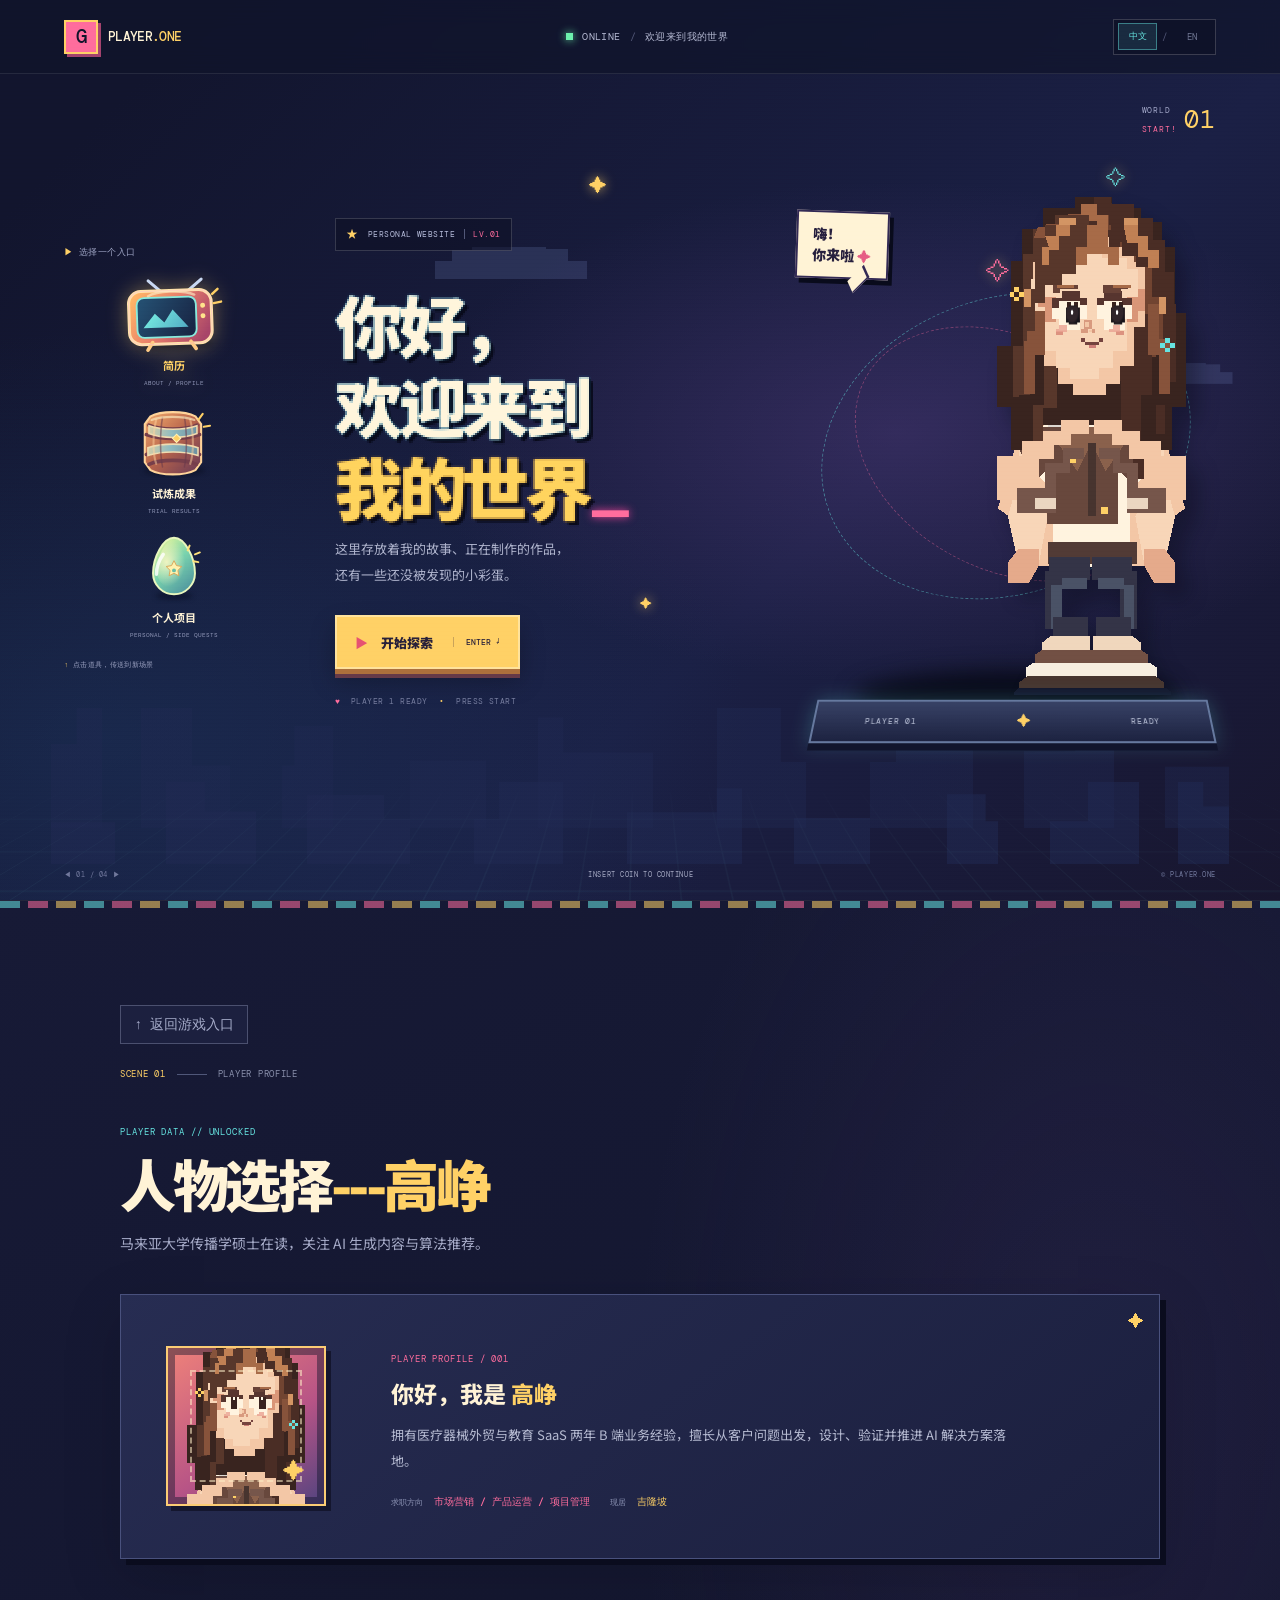
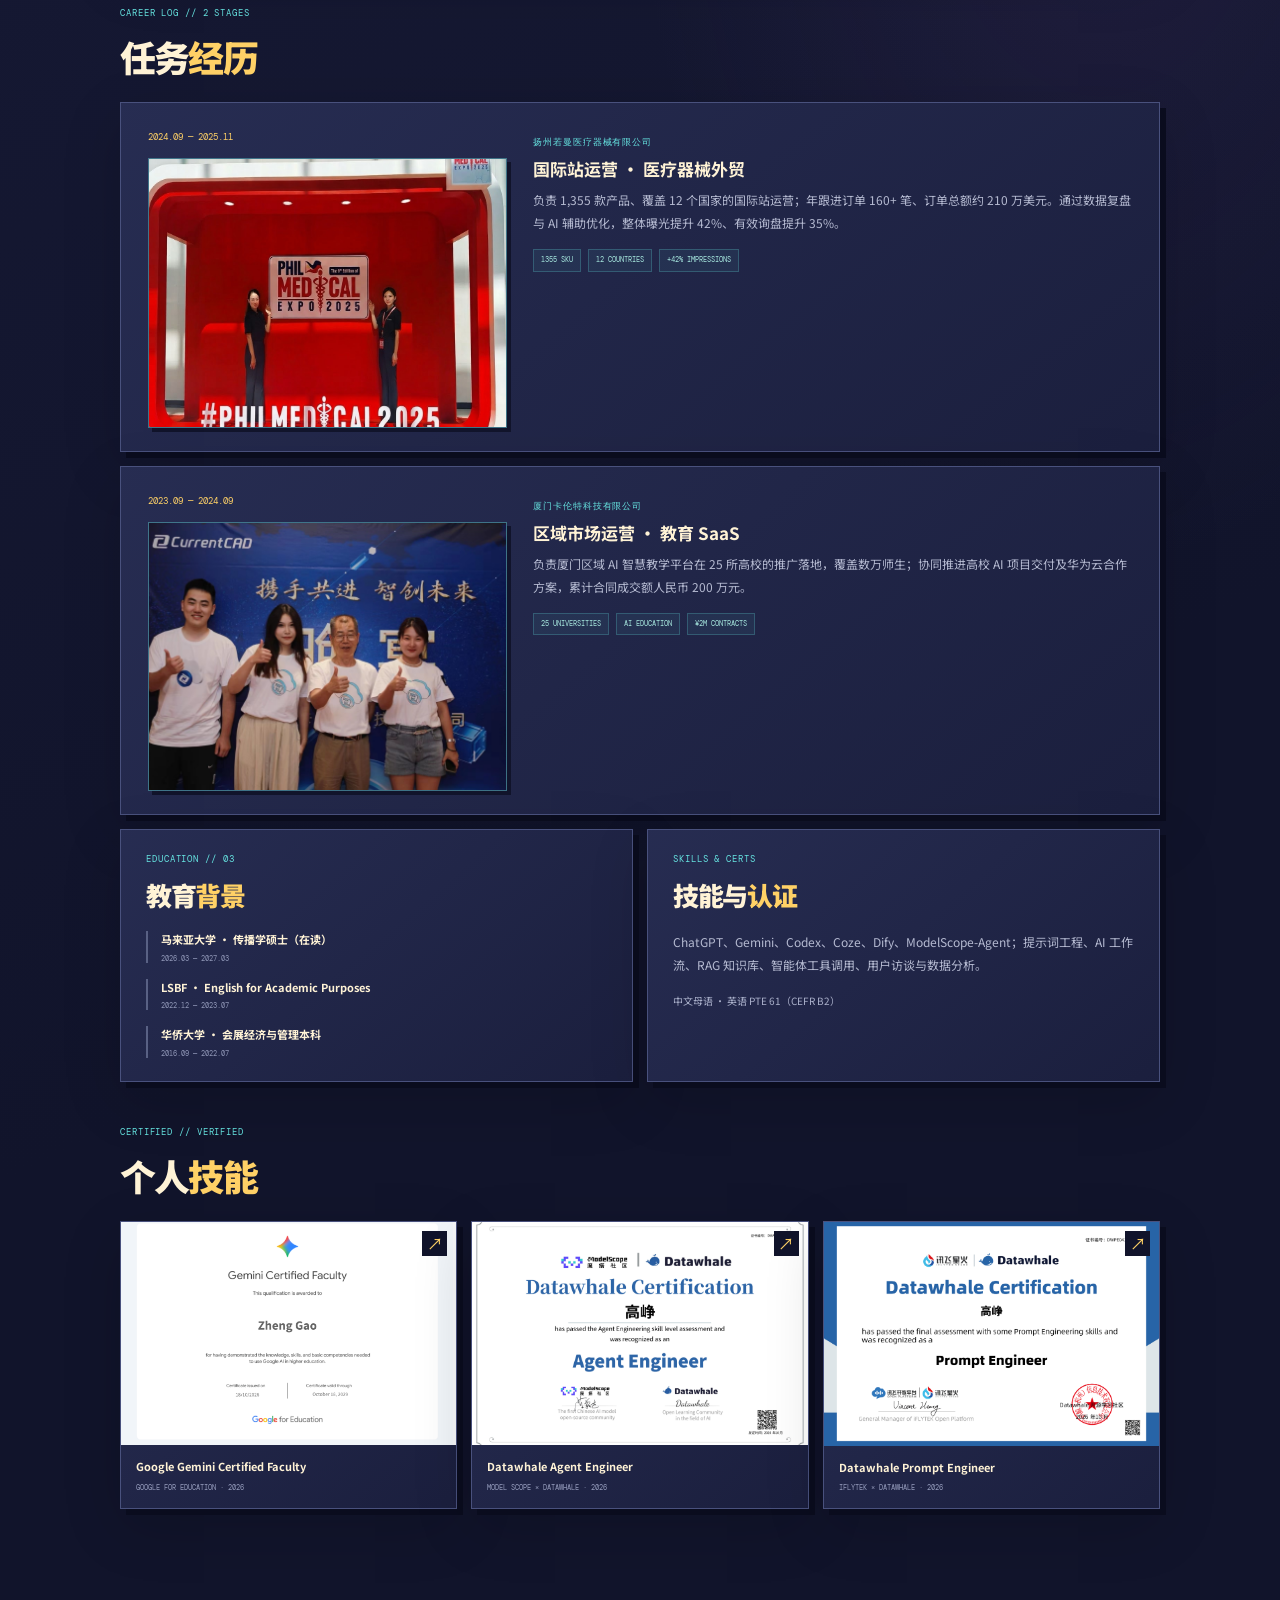
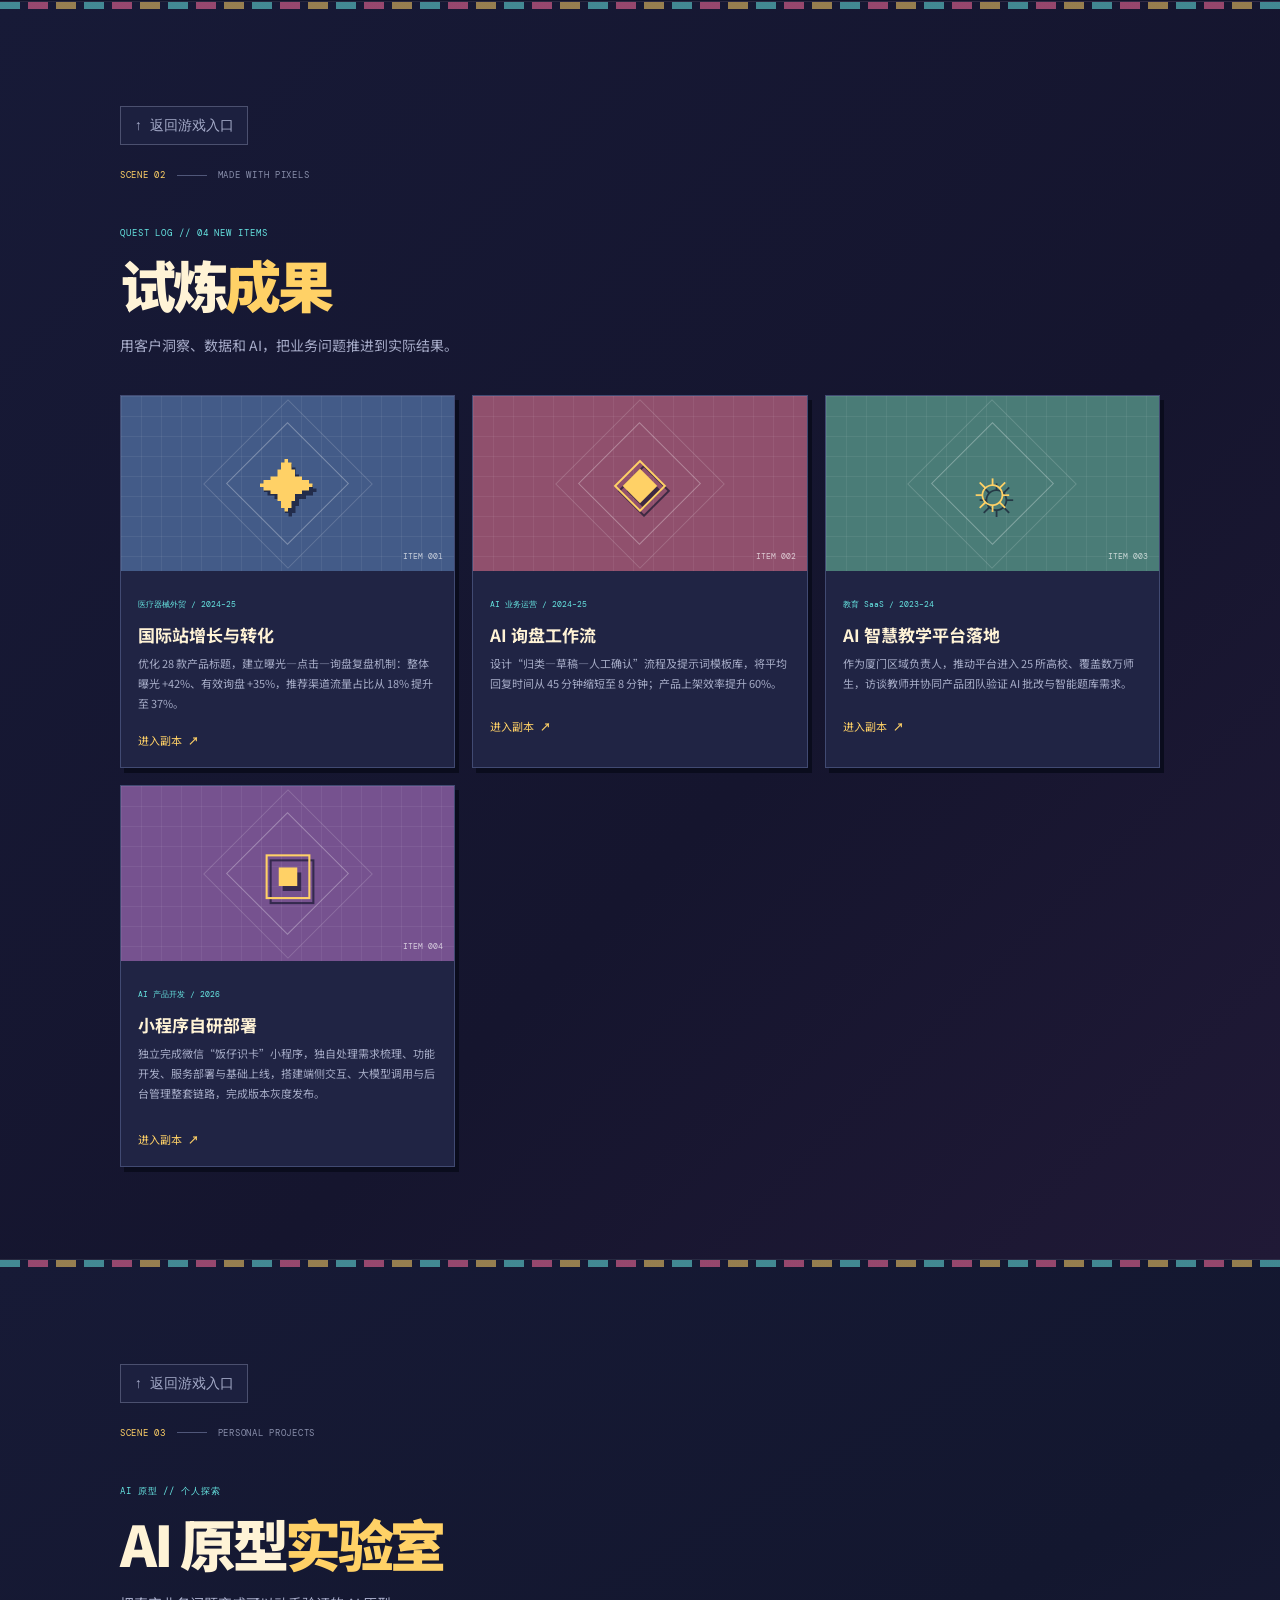
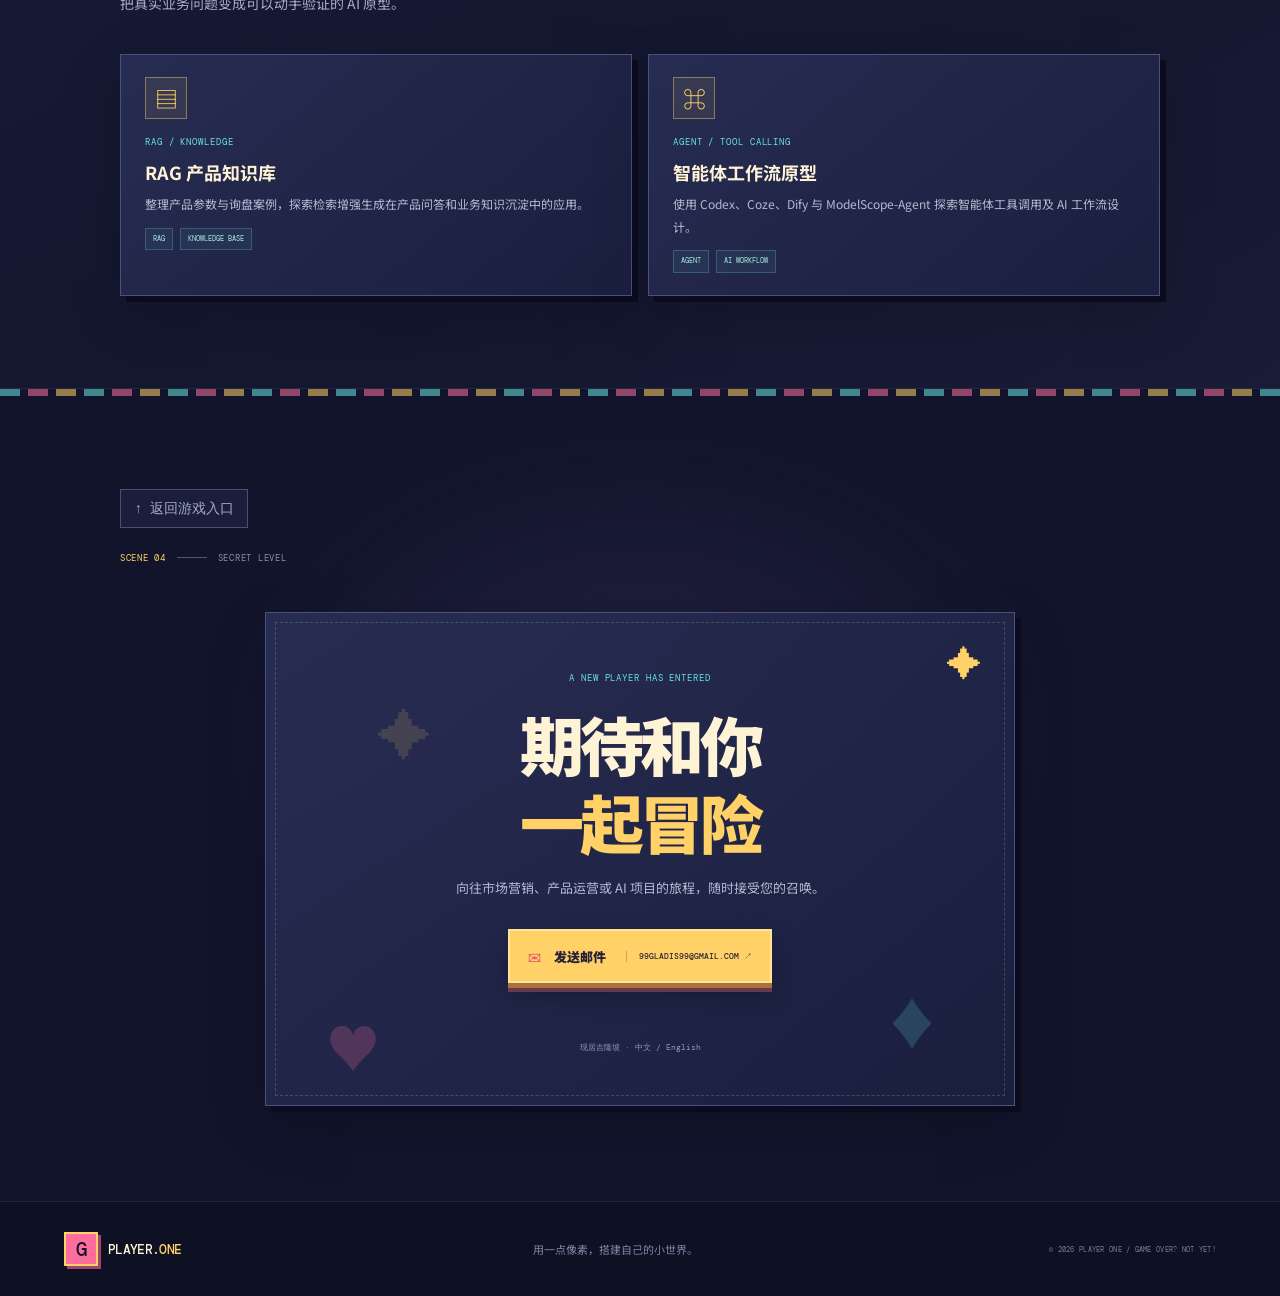
==== commit 2889fd08: "Publish personal website updates Co-authored-by: Copilot App <223556219+Copilot@users.noreply.github" ====
--- a/index.html
+++ b/index.html
@@ -10,8 +10,8 @@
     <link rel="preconnect" href="https://fonts.googleapis.com">
     <link rel="preconnect" href="https://fonts.gstatic.com" crossorigin>
     <link href="https://fonts.googleapis.com/css2?family=DM+Mono:wght@400;500&family=Ma+Shan+Zheng&family=Noto+Sans+SC:wght@400;500;600;700;800;900&display=swap" rel="stylesheet">
-    <link rel="stylesheet" href="styles.css?v=pixel-title-1">
-    <script src="script.js?v=portrait-1" defer></script>
+    <link rel="stylesheet" href="styles.css?v=return-links-top-1">
+    <script src="script.js?v=english-contact-title-1" defer></script>
   </head>
   <body>
     <a class="skip-link" href="#main" data-i18n="skip">跳到主要内容</a>
@@ -58,7 +58,7 @@
             </a>
             <a class="prop-card" href="#projects" data-prop="barrel">
               <img class="prop-image barrel-image" src="assets/barrel.svg" alt="" aria-hidden="true">
-              <span class="prop-copy"><b data-i18n="projects-nav">我的项目</b><small data-i18n="projects-small">PROJECTS / QUESTS</small></span>
+              <span class="prop-copy"><b data-i18n="projects-nav">试炼成果</b><small data-i18n="projects-small">TRIAL RESULTS</small></span>
             </a>
             <a class="prop-card" href="#personal-projects" data-prop="egg">
               <img class="prop-image egg-image" src="assets/egg.svg" alt="" aria-hidden="true">
@@ -69,7 +69,7 @@
 
           <div class="hero-copy">
             <div class="level-pill"><span class="level-star">★</span> PERSONAL WEBSITE <span class="level-id">LV.01</span></div>
-            <h1 id="hero-title" data-i18n="hero-title">你好，<br>欢迎来到<br><span class="title-highlight">我的游戏世界<span class="title-cursor">_</span></span></h1>
+            <h1 id="hero-title" data-i18n="hero-title">你好，<br>欢迎来到<br><span class="title-highlight">我的世界<span class="title-cursor">_</span></span></h1>
             <p class="hero-description" data-i18n="hero-description">这里存放着我的故事、正在制作的作品，<br class="desktop-break">还有一些还没被发现的小彩蛋。</p>
             <a class="start-button" href="#about">
               <span class="start-icon" aria-hidden="true">▶</span>
@@ -84,7 +84,46 @@
             <div class="character-platform"><span>PLAYER 01</span><b>✦</b><span>READY</span></div>
             <div class="character-speech" data-i18n="speech"></div>
             <div class="character-art">
-              <img class="character" src="assets/character-portrait.svg" alt="">
+              <svg class="character-cover-wing" viewBox="0 0 420 900" aria-hidden="true">
+                <g>
+                  <path d="m74 405-24-23-20-34-22-9-8-20 18-13 25 20-12-34 16-16 25 32-2-36 20-7 18 37 17-17 20 12-12 36 22 15-16 26-20 15 22 20-16 23 20 20-18 22 20 22-20 22 18 22-22 22 14 24-22 22 8 24-24 16-18-17-16 15-16-21 14-23-16-20 20-24-18-22 22-24-18-22 22-24-18-22 22-24-18-21 22-21-19-20 18-20-19-19 18-19Z" fill="#d0c8bf"/>
+                  <path d="m78 398-24-23-20-34-22-9-8-20 18-13 25 20-12-34 16-16 25 32-2-36 20-7 18 37 17-17 20 12-12 36 22 15-16 26-20 15 22 20-16 23 20 20-18 22 20 22-20 22 18 22-22 22 14 24-22 22 8 24-24 16-18-17-16 15-16-21 14-23-16-20 20-24-18-22 22-24-18-22 22-24-18-22 22-24-18-21 22-21-19-20 18-20-19-19 18-19Z" fill="#fff3df"/>
+                  <path d="m48 353-22-12-14-20 16-7 21 18Zm22-45-18-23 13-9 18 26Zm26 4-3-31 13-4 10 31Zm-20 118-24-17-12 17 24 17Zm-15 58-24-17-12 17 24 17Zm-10 60-22-15-12 17 22 16Zm-2 57-20-15-12 17 20 15Z" fill="#fff8e9"/>
+                  <path d="m56 388 22 18 18-18 18 22-18 19-20-16-18 17-18-20Zm15 72 22 18 18-18 17 20-18 20-20-16-18 17-18-20Zm2 74 22 18 18-18 17 20-18 20-20-16-18 17-18-20Z" fill="#eee5d9"/>
+                </g>
+                <g transform="translate(420 0) scale(-1 1)">
+                  <path d="m74 405-24-23-20-34-22-9-8-20 18-13 25 20-12-34 16-16 25 32-2-36 20-7 18 37 17-17 20 12-12 36 22 15-16 26-20 15 22 20-16 23 20 20-18 22 20 22-20 22 18 22-22 22 14 24-22 22 8 24-24 16-18-17-16 15-16-21 14-23-16-20 20-24-18-22 22-24-18-22 22-24-18-22 22-24-18-21 22-21-19-20 18-20-19-19 18-19Z" fill="#d0c8bf"/>
+                  <path d="m78 398-24-23-20-34-22-9-8-20 18-13 25 20-12-34 16-16 25 32-2-36 20-7 18 37 17-17 20 12-12 36 22 15-16 26-20 15 22 20-16 23 20 20-18 22 20 22-20 22 18 22-22 22 14 24-22 22 8 24-24 16-18-17-16 15-16-21 14-23-16-20 20-24-18-22 22-24-18-22 22-24-18-22 22-24-18-21 22-21-19-20 18-20-19-19 18-19Z" fill="#fff3df"/>
+                  <path d="m48 353-22-12-14-20 16-7 21 18Zm22-45-18-23 13-9 18 26Zm26 4-3-31 13-4 10 31Zm-20 118-24-17-12 17 24 17Zm-15 58-24-17-12 17 24 17Zm-10 60-22-15-12 17 22 16Zm-2 57-20-15-12 17 20 15Z" fill="#fff8e9"/>
+                  <path d="m56 388 22 18 18-18 18 22-18 19-20-16-18 17-18-20Zm15 72 22 18 18-18 17 20-18 20-20-16-18 17-18-20Zm2 74 22 18 18-18 17 20-18 20-20-16-18 17-18-20Z" fill="#eee5d9"/>
+                </g>
+              </svg>
+              <img class="character" src="assets/character-portrait.svg?v=clean-face-3" alt="">
+              <svg class="character-wing-hand-covers" viewBox="0 0 420 900" aria-hidden="true">
+                <path d="M66 628h54v20h-10v20H98v18H80v14H66v-20H56v-18H66Z" fill="#fff3df"/>
+                <path d="M76 648h20v14H76Zm-6 18h16v14H70Zm224-38h54v18h10v18h-10v20h-14v14h-18v-14h-12v-18h-12v-20h12Z" fill="#fff3df"/>
+                <path d="M324 648h20v14h-20Zm6 18h16v14h-16Z" fill="#eee5d9"/>
+              </svg>
+              <svg class="character-raised-arm" viewBox="0 0 420 900" aria-hidden="true">
+                <g>
+                  <path d="M264 421h43l37 28-14 48-38 23-38-35Z" fill="#68483d"/>
+                  <path d="m296 446 28 16 34-39 22-50-23-14-31 50-30 23Z" fill="#f3c7a6"/>
+                  <path d="m344 391 24-37 22 12-23 43Z" fill="#f8d6b8"/>
+                  <path d="m358 355 17 7-5 17-17-8-12-9 10-13Z" fill="#f8d6b8"/>
+                  <path d="m351 356 16 7-5 9-16-8Z" fill="#e5aa8b"/>
+                  <path d="m363 351 15 6-4 8-15-6Z" fill="#f3c7a6"/>
+                  <path d="m273 435 24-2 17 14-12 12-20-5Z" fill="#8a614c"/>
+                </g>
+                <g transform="translate(420 0) scale(-1 1)">
+                  <path d="M264 421h43l37 28-14 48-38 23-38-35Z" fill="#68483d"/>
+                  <path d="m296 446 28 16 34-39 22-50-23-14-31 50-30 23Z" fill="#f3c7a6"/>
+                  <path d="m344 391 24-37 22 12-23 43Z" fill="#f8d6b8"/>
+                  <path d="m358 355 17 7-5 17-17-8-12-9 10-13Z" fill="#f8d6b8"/>
+                  <path d="m351 356 16 7-5 9-16-8Z" fill="#e5aa8b"/>
+                  <path d="m363 351 15 6-4 8-15-6Z" fill="#f3c7a6"/>
+                  <path d="m273 435 24-2 17 14-12 12-20-5Z" fill="#8a614c"/>
+                </g>
+              </svg>
               <span class="eye-pupil eye-pupil-left" aria-hidden="true"></span>
               <span class="eye-pupil eye-pupil-right" aria-hidden="true"></span>
             </div>
@@ -96,6 +135,7 @@
 
       <section class="content-scene about-scene" id="about" aria-labelledby="about-title">
         <div class="scene-container">
+          <a class="back-home" href="#home" data-i18n="back-home">↑ 返回游戏入口</a>
           <div class="section-tag"><span data-i18n="scene-01">SCENE 01</span><span class="tag-divider"></span><span data-i18n="profile-tag">PLAYER PROFILE</span></div>
           <div class="content-heading">
             <p class="pixel-label" data-i18n="profile-unlocked">PLAYER DATA // UNLOCKED</p>
@@ -104,7 +144,7 @@
           </div>
           <div class="profile-panel pixel-panel">
             <div class="profile-avatar" role="img" aria-label="高峥的像素风卡通肖像" data-i18n-aria="portrait-label">
-              <img src="assets/character-portrait.svg" alt="">
+              <img src="assets/character-portrait.svg?v=clean-face-3" alt="">
               <b aria-hidden="true">✦</b>
             </div>
             <div class="profile-copy">
@@ -117,11 +157,14 @@
           </div>
           <div class="resume-subheading">
             <p class="pixel-label" data-i18n="experience-label">CAREER LOG // 2 STAGES</p>
-            <h3 data-i18n="experience-title">工作<span>经历</span></h3>
+            <h3 data-i18n="experience-title">任务<span>经历</span></h3>
           </div>
           <div class="experience-list">
-            <article class="experience-card pixel-panel">
-              <div class="experience-date" data-i18n="experience-1-date">2024.09 — 2025.11</div>
+            <article class="experience-card experience-card-with-photo pixel-panel">
+              <div class="experience-media">
+                <div class="experience-date" data-i18n="experience-1-date">2024.09 — 2025.11</div>
+                <img class="experience-photo" src="assets/medical-expo-2025.jpg" alt="高峥参加 2025 年菲律宾国际医疗展">
+              </div>
               <div class="experience-content">
                 <span class="panel-label" data-i18n="experience-1-company">YANGZHOU RUOMAN MEDICAL</span>
                 <h4 data-i18n="experience-1-title">国际站运营 · 医疗器械外贸</h4>
@@ -129,8 +172,11 @@
                 <div class="experience-tags"><span>1355 SKU</span><span>12 COUNTRIES</span><span>+42% IMPRESSIONS</span></div>
               </div>
             </article>
-            <article class="experience-card pixel-panel">
-              <div class="experience-date" data-i18n="experience-2-date">2023.09 — 2024.09</div>
+            <article class="experience-card experience-card-with-photo pixel-panel">
+              <div class="experience-media">
+                <div class="experience-date" data-i18n="experience-2-date">2023.09 — 2024.09</div>
+                <img class="experience-photo" src="assets/current-technology-team.jpg" alt="厦门卡伦特科技有限公司团队合影">
+              </div>
               <div class="experience-content">
                 <span class="panel-label" data-i18n="experience-2-company">XIAMEN CURRENT TECHNOLOGY</span>
                 <h4 data-i18n="experience-2-title">区域市场运营 · 教育 SaaS</h4>
@@ -177,38 +223,47 @@
               <span class="certificate-open" aria-hidden="true">↗</span>
             </a>
           </div>
-          <a class="back-home" href="#home" data-i18n="back-home">↑ 返回游戏入口</a>
         </div>
       </section>
 
       <section class="content-scene project-scene" id="projects" aria-labelledby="projects-title">
         <div class="scene-container">
+          <a class="back-home" href="#home" data-i18n="back-home">↑ 返回游戏入口</a>
           <div class="section-tag"><span data-i18n="scene-02">SCENE 02</span><span class="tag-divider"></span><span data-i18n="pixels-tag">MADE WITH PIXELS</span></div>
           <div class="content-heading">
-            <p class="pixel-label" data-i18n="quest-log">QUEST LOG // 03 NEW ITEMS</p>
-            <h2 id="projects-title" data-i18n="projects-title">我的<span>作品背包</span></h2>
+            <p class="pixel-label" data-i18n="quest-log">QUEST LOG // 04 NEW ITEMS</p>
+            <h2 id="projects-title" data-i18n="projects-title">试炼<span>成果</span></h2>
             <p class="section-lead" data-i18n="projects-lead">每个作品，都是一次新的闯关。</p>
           </div>
           <div class="project-grid">
             <article class="project-card">
               <div class="project-art project-art-one" aria-hidden="true"><span class="pixel-cube">✦</span><span class="project-art-id">ITEM 001</span></div>
-              <div class="project-info"><span data-i18n="quest-1">MEDICAL E-COMMERCE / 2024–25</span><h3 data-i18n="project-1">国际站增长与转化</h3><p data-i18n="project-desc-1">优化 28 款产品标题，建立曝光—点击—询盘复盘机制：整体曝光 +42%、有效询盘 +35%，推荐渠道流量占比从 18% 提升至 37%。</p><a href="#contact" data-i18n="details">进入副本 <b>↗</b></a></div>
+              <div class="project-info"><span data-i18n="quest-1">MEDICAL E-COMMERCE / 2024–25</span><h3 data-i18n="project-1">国际站增长与转化</h3><p data-i18n="project-desc-1">优化 28 款产品标题，建立曝光—点击—询盘复盘机制：整体曝光 +42%、有效询盘 +35%，推荐渠道流量占比从 18% 提升至 37%。</p><a href="project-detail.html?id=marketplace-growth" target="_blank" rel="noopener noreferrer" data-i18n="details">进入副本 <b>↗</b></a></div>
             </article>
             <article class="project-card">
               <div class="project-art project-art-two" aria-hidden="true"><span class="pixel-cube">◈</span><span class="project-art-id">ITEM 002</span></div>
-              <div class="project-info"><span data-i18n="quest-2">AI SALES OPS / 2024–25</span><h3 data-i18n="project-2">AI 询盘工作流</h3><p data-i18n="project-desc-2">设计“归类—草稿—人工确认”流程及提示词模板库，将平均回复时间从 45 分钟缩短至 8 分钟；产品上架效率提升 60%。</p><a href="#contact" data-i18n="details">进入副本 <b>↗</b></a></div>
+              <div class="project-info"><span data-i18n="quest-2">AI SALES OPS / 2024–25</span><h3 data-i18n="project-2">AI 询盘工作流</h3><p data-i18n="project-desc-2">设计“归类—草稿—人工确认”流程及提示词模板库，将平均回复时间从 45 分钟缩短至 8 分钟；产品上架效率提升 60%。</p><a href="project-detail.html?id=ai-inquiry-workflow" target="_blank" rel="noopener noreferrer" data-i18n="details">进入副本 <b>↗</b></a></div>
             </article>
             <article class="project-card">
               <div class="project-art project-art-three" aria-hidden="true"><span class="pixel-cube">☼</span><span class="project-art-id">ITEM 003</span></div>
-              <div class="project-info"><span data-i18n="quest-3">EDTECH SAAS / 2023–24</span><h3 data-i18n="project-3">AI 智慧教学平台落地</h3><p data-i18n="project-desc-3">作为厦门区域负责人，推动平台进入 25 所高校、覆盖数万师生，访谈教师并协同产品团队验证 AI 批改与智能题库需求。</p><a href="#contact" data-i18n="details">进入副本 <b>↗</b></a></div>
-            </article>
-          </div>
-          <a class="back-home" href="#home" data-i18n="back-home">↑ 返回游戏入口</a>
+              <div class="project-info"><span data-i18n="quest-3">EDTECH SAAS / 2023–24</span><h3 data-i18n="project-3">AI 智慧教学平台落地</h3><p data-i18n="project-desc-3">作为厦门区域负责人，推动平台进入 25 所高校、覆盖数万师生，访谈教师并协同产品团队验证 AI 批改与智能题库需求。</p><a href="project-detail.html?id=engineering-graphics-platform" target="_blank" rel="noopener noreferrer" data-i18n="details">进入副本 <b>↗</b></a></div>
+            </article>
+            <article class="project-card">
+              <div class="project-art project-art-four" aria-hidden="true"><span class="pixel-cube">▣</span><span class="project-art-id">ITEM 004</span></div>
+              <div class="project-info">
+                <span data-i18n="quest-4">AI 产品开发 / 2026</span>
+                <h3 data-i18n="project-4">小程序自研部署</h3>
+                <p data-i18n="project-desc-4">独立完成微信“饭仔识卡”小程序，独自处理需求梳理、功能开发、服务部署与基础上线，搭建端侧交互、大模型调用与后台管理整套链路，完成版本灰度发布。</p>
+                <a class="project-mini-program-link" href="project-detail.html?id=mini-program-deployment" target="_blank" rel="noopener noreferrer" data-i18n="details">进入副本 <b>↗</b></a>
+              </div>
+            </article>
+          </div>
         </div>
       </section>
 
       <section class="content-scene personal-scene" id="personal-projects" aria-labelledby="personal-title">
         <div class="scene-container">
+          <a class="back-home" href="#home" data-i18n="back-home">↑ 返回游戏入口</a>
           <div class="section-tag"><span data-i18n="scene-03">SCENE 03</span><span class="tag-divider"></span><span data-i18n="personal-tag">PERSONAL PROJECTS</span></div>
           <div class="content-heading">
             <p class="pixel-label" data-i18n="prototype-label">AI PROTOTYPES // EXPERIMENTS</p>
@@ -231,23 +286,23 @@
               <div class="experience-tags"><span>AGENT</span><span>AI WORKFLOW</span></div>
             </article>
           </div>
-          <a class="back-home" href="#home" data-i18n="back-home">↑ 返回游戏入口</a>
         </div>
       </section>
 
       <section class="content-scene contact-scene" id="contact" aria-labelledby="contact-title">
         <div class="scene-container">
+          <a class="back-home" href="#home" data-i18n="back-home">↑ 返回游戏入口</a>
           <div class="section-tag"><span data-i18n="scene-04">SCENE 04</span><span class="tag-divider"></span><span data-i18n="secret-level">SECRET LEVEL</span></div>
           <div class="contact-card pixel-panel">
             <div class="contact-sparkle" aria-hidden="true">✦</div>
             <p class="pixel-label" data-i18n="new-player">A NEW PLAYER HAS ENTERED</p>
             <h2 id="contact-title" data-i18n="contact-title">要不要一起<br><span>组队冒险？</span></h2>
             <p data-i18n="contact-copy">对市场营销、产品运营或 AI 项目合作感兴趣，欢迎联系我。</p>
-            <a class="start-button contact-button" href="mailto:99gladis99@gmail.com"><span class="start-icon" aria-hidden="true">✉</span><span data-i18n="send-email">发送邮件</span><span class="start-key">99GLADIS99@GMAIL.COM ↗</span></a>
+            <button class="start-button contact-button" id="copy-email" type="button" aria-describedby="copy-email-status"><span class="start-icon" aria-hidden="true">✉</span><span data-i18n="send-email">发送邮件</span><span class="start-key">99GLADIS99@GMAIL.COM ↗</span></button>
+            <p class="copy-email-status" id="copy-email-status" role="status" aria-live="polite"></p>
             <p class="contact-location" data-i18n="contact-location">现居吉隆坡 · 中文 / English</p>
             <div class="contact-decoration" aria-hidden="true"><span>♥</span><span>✦</span><span>♦</span></div>
           </div>
-          <a class="back-home" href="#home" data-i18n="back-home">↑ 返回游戏入口</a>
         </div>
       </section>
     </main>
--- a/styles.css
+++ b/styles.css
@@ -75,9 +75,10 @@
   pointer-events: none;
   transform: translate(-12px, -8px) rotate(-35deg);
   transform-origin: 28% 72%;
-  transition: opacity 120ms ease;
+  transition: opacity 120ms ease, transform 240ms cubic-bezier(.2, .8, .25, 1);
 }
 .cursor-hammer.is-visible { opacity: 1; }
+.cursor-hammer.is-stolen { width: 34px; height: 34px; transform: translate(calc(-17px + var(--steal-x, 0px)), calc(-17px + var(--steal-y, 0px))) rotate(35deg) scale(.82); transform-origin: 50% 50%; }
 .cursor-hammer.is-swing { animation: hammer-swing 240ms steps(3, end); }
 .cursor-hammer svg { width: 100%; height: 100%; overflow: visible; filter: drop-shadow(2px 3px 0 #090b18); }
 .hammer-handle { fill: #b96d46; stroke: #f5bb71; stroke-width: 2; }
@@ -349,8 +350,31 @@
   line-height: 1.2;
   text-shadow: 5px 6px 0 #101329, 9px 10px 0 rgb(5 8 20 / 32%);
 }
-.title-highlight { color: var(--gold); text-shadow: 5px 6px 0 #101329, 9px 10px 0 rgb(5 8 20 / 32%); }
-.title-cursor { display: inline-block; margin-left: 3px; color: var(--pink); animation: cursor-blink .8s steps(2, end) infinite; }
+.hero-copy h1 {
+  position: relative;
+  color: transparent;
+  -webkit-text-fill-color: transparent;
+  -webkit-text-stroke: 0 transparent;
+  text-shadow: none;
+  animation: none;
+}
+.hero-copy h1 .title-highlight {
+  color: transparent;
+  -webkit-text-fill-color: transparent;
+  -webkit-text-stroke: 0 transparent;
+  text-shadow: none;
+}
+.pixel-title-canvas {
+  position: absolute;
+  z-index: 0;
+  inset: 0 auto auto 0;
+  display: block;
+  max-width: none;
+  opacity: 1;
+  pointer-events: none;
+  image-rendering: pixelated;
+}
+.title-cursor { position: relative; z-index: 1; display: inline-block; margin-left: 3px; color: var(--pink); -webkit-text-fill-color: var(--pink); text-shadow: 0 0 8px rgb(255 70 160 / 85%); animation: cursor-blink .8s steps(2, end) infinite; }
 @keyframes cursor-blink { 50% { opacity: 0; } }
 .hero-description { margin-bottom: 27px; color: #aeb3cc; font-size: 13px; line-height: 2; }
 .start-button {
@@ -386,31 +410,40 @@
   position: absolute;
   z-index: 2;
   right: 0;
-  bottom: 35px;
+  bottom: 50px;
   height: 92%;
-  aspect-ratio: 420 / 660;
+  aspect-ratio: 420 / 900;
   filter: drop-shadow(12px 15px 10px rgb(4 6 18 / 35%));
   transform-origin: 50% 95%;
   animation: character-idle 3.8s ease-in-out infinite;
 }
-.character { display: block; width: 100%; height: 100%; }
+.character { position: relative; z-index: 1; display: block; width: 100%; height: 100%; }
+.character-cover-wing { position: absolute; z-index: 0; inset: 0; width: 100%; height: 100%; overflow: visible; opacity: 0; pointer-events: none; transform: translate(8px, 10px) scale(1.24); transform-origin: 50% 46%; transition: opacity 160ms ease, transform 420ms cubic-bezier(.16, 1, .3, 1); }
+.character-stage.is-stealing .character-cover-wing { opacity: 1; transform: translate(0, 0) scale(1.42); }
+.character-wing-hand-covers { position: absolute; z-index: 2; inset: 0; width: 100%; height: 100%; overflow: visible; opacity: 0; pointer-events: none; transition: opacity 160ms ease; }
+.character-stage.is-stealing .character-wing-hand-covers { opacity: 1; }
+.character-raised-arm { position: absolute; z-index: 3; inset: 0; width: 100%; height: 100%; overflow: visible; opacity: 0; pointer-events: none; transform: translate(10px, 16px) rotate(-9deg) scale(.94); transform-origin: 50% 54%; transition: opacity 180ms ease, transform 480ms cubic-bezier(.16, 1, .3, 1); }
+.character-stage.is-stealing .character-raised-arm { opacity: 1; transform: translate(0, 0) rotate(0) scale(1); }
 .eye-pupil {
   position: absolute;
   z-index: 1;
-  top: 36.52%;
+  top: 26.78%;
   width: 14px;
   height: 19px;
   border: 1px solid rgb(58 43 40 / 30%);
-  border-radius: 50%;
+  clip-path: polygon(20% 0, 80% 0, 80% 10%, 100% 10%, 100% 90%, 80% 90%, 80% 100%, 20% 100%, 20% 90%, 0 90%, 0 10%, 20% 10%);
   background: radial-gradient(ellipse at 42% 34%, #fff 0 12%, #30252a 16% 57%, #17151b 74%);
   box-shadow: 0 1px 2px rgb(36 24 24 / 25%);
   transform: translate(calc(-50% + var(--gaze-x, 0px)), calc(-50% + var(--gaze-y, 0px)));
-  transition: transform 110ms ease-out;
+  transition: transform 180ms cubic-bezier(.2, .7, .25, 1);
   will-change: transform;
 }
-.eye-pupil-left { left: 43.1%; }
-.eye-pupil-right { left: 57.38%; }
+.eye-pupil-left { left: 42.38%; }
+.eye-pupil-right { left: 60.48%; }
 @keyframes character-idle { 0%, 100% { transform: translateY(0) rotate(0); } 50% { transform: translateY(-9px) rotate(-1deg); } }
+.character-stage.is-stealing .character-art { animation: character-steal 480ms cubic-bezier(.16, 1, .3, 1) 1 both; }
+@keyframes character-steal { 0% { transform: translateY(0) rotate(0) scale(1); } 42% { transform: translateY(-8px) rotate(-2deg) scale(1.018); } 100% { transform: translateY(-3px) rotate(0) scale(1.008); } }
+.character-stage.is-stealing .character-platform { box-shadow: 0 7px 0 #11152d, 0 0 28px rgb(255 209 102 / 48%); }
 .character-shadow {
   position: absolute;
   z-index: 1;
@@ -457,7 +490,7 @@
   position: absolute;
   z-index: 4;
   top: 6%;
-  right: -1%;
+  left: 0;
   padding: 11px 15px;
   border: 2px solid #332a55;
   background: var(--cream);
@@ -466,10 +499,10 @@
   font-size: 14px;
   font-weight: 900;
   line-height: 1.5;
-  transform: rotate(5deg);
+  transform: rotate(2deg);
   animation: bubble-float 2.8s ease-in-out infinite;
 }
-.character-speech::after { position: absolute; bottom: -10px; left: 19px; width: 15px; height: 15px; border-right: 2px solid #332a55; border-bottom: 2px solid #332a55; background: var(--cream); content: ""; transform: skewY(35deg) rotate(20deg); }
+.character-speech::after { position: absolute; right: 19px; bottom: -10px; width: 15px; height: 15px; border-right: 2px solid #332a55; border-bottom: 2px solid #332a55; background: var(--cream); content: ""; transform: skewY(-35deg) rotate(-20deg); }
 .character-speech span { color: #e65d84; }
 @keyframes bubble-float { 50% { translate: 0 -5px; } }
 .scene-bottom {
@@ -557,6 +590,7 @@
   width: 160px;
   height: 160px;
   place-items: center;
+  overflow: hidden;
   border: 2px solid #fbcc74;
   background: linear-gradient(145deg, #f08279, #b75486 58%, #51437f);
   box-shadow: inset 0 0 0 7px rgb(17 20 43 / 45%), 5px 5px 0 #14162e;
@@ -565,8 +599,9 @@
   font-size: 18px;
   image-rendering: pixelated;
 }
-.profile-avatar::before { position: absolute; inset: 22px; border: 2px dashed rgb(255 240 200 / 55%); content: ""; }
-.profile-avatar b { position: absolute; right: 19px; bottom: 18px; color: var(--gold); font-size: 22px; }
+.profile-avatar img { position: absolute; inset: 0; width: 100%; height: 100%; object-fit: cover; object-position: center 18%; image-rendering: pixelated; }
+.profile-avatar::before { position: absolute; z-index: 1; inset: 22px; border: 2px dashed rgb(255 240 200 / 55%); content: ""; pointer-events: none; }
+.profile-avatar b { position: absolute; z-index: 2; right: 19px; bottom: 18px; color: var(--gold); font-size: 22px; }
 .profile-copy .panel-label { color: var(--pink); }
 .profile-copy h3 { margin: 9px 0 12px; font-size: 23px; font-weight: 800; }
 .profile-copy h3 span { color: var(--gold); }
@@ -594,6 +629,9 @@
   gap: 22px;
   padding: 23px 27px;
 }
+.experience-card-with-photo { grid-template-columns: minmax(210px, .75fr) minmax(0, 1.25fr); gap: 26px; }
+.experience-media { display: grid; align-content: start; gap: 13px; }
+.experience-photo { display: block; width: 100%; aspect-ratio: 4 / 3; object-fit: cover; border: 1px solid rgb(102 228 225 / 40%); box-shadow: 4px 4px 0 #11142b; }
 .experience-date { padding-top: 3px; color: var(--gold); font-family: var(--pixel); font-size: 9px; line-height: 1.8; }
 .experience-content .panel-label { display: inline-block; margin-bottom: 7px; color: var(--cyan); }
 .experience-content h4 { margin: 0 0 8px; font-size: 17px; line-height: 1.5; }
@@ -636,14 +674,17 @@
 .certificate-open { position: absolute; top: 9px; right: 9px; display: grid; width: 25px; height: 25px; place-items: center; background: var(--night); color: var(--gold); }
 .back-home {
   display: inline-block;
-  margin-top: 29px;
+  margin: 0 0 24px;
+  padding: 9px 13px;
+  border: 1px solid rgb(164 170 200 / 35%);
+  background: rgb(32 36 68 / 68%);
   color: #a4aac8;
   font-family: var(--pixel);
-  font-size: 9px;
+  font-size: 14px;
   text-decoration: none;
-  transition: color 150ms ease, transform 150ms ease;
-}
-.back-home:hover { color: var(--gold); transform: translateY(-2px); }
+  transition: color 150ms ease, transform 150ms ease, border-color 150ms ease;
+}
+.back-home:hover { border-color: var(--gold); color: var(--gold); transform: translateY(-2px); }
 
 .project-scene { background: linear-gradient(135deg, #171a37, #15152e 60%, #201936); }
 .project-grid { display: grid; grid-template-columns: repeat(3, 1fr); gap: 17px; }
@@ -670,6 +711,7 @@
 .project-art-one { background-color: #435b88; }
 .project-art-two { background-color: #90506d; }
 .project-art-three { background-color: #4a7c77; }
+.project-art-four { background-color: #76528f; }
 .pixel-cube { z-index: 1; color: var(--gold); font-size: 56px; text-shadow: 4px 5px 0 rgb(17 20 43 / 65%); animation: cube-float 2s steps(3, end) infinite alternate; }
 @keyframes cube-float { to { transform: translateY(-9px) rotate(8deg); } }
 .project-art-id { position: absolute; right: 11px; bottom: 10px; z-index: 2; color: rgb(255 255 255 / 70%); font-family: var(--pixel); font-size: 8px; }
@@ -679,6 +721,26 @@
 .project-info p { min-height: 45px; margin-bottom: 13px; color: #a5abc6; font-size: 11px; line-height: 1.8; }
 .project-info a { color: var(--gold); font-size: 11px; text-decoration: none; }
 .project-info a b { padding-left: 4px; }
+.project-mini-program-link { display: inline-block; margin-top: 14px; }
+.project-detail-page { min-height: 100vh; cursor: auto; background: radial-gradient(ellipse at 78% 16%, rgb(72 68 132 / 26%), transparent 42%), var(--night); }
+.project-detail-topbar { position: relative; z-index: 2; display: flex; min-height: 74px; align-items: center; justify-content: space-between; gap: 20px; padding: 12px clamp(20px, 5vw, 78px); border-bottom: 1px solid rgb(255 255 255 / 9%); background: rgb(17 20 43 / 78%); }
+.project-detail-tools { display: flex; align-items: center; gap: 22px; }
+.project-detail-main { min-height: calc(100vh - 74px); padding: clamp(46px, 4vw, 60px) 24px clamp(35px, 7vw, 88px); }
+.project-detail-main > .scene-container { width: min(1120px, 100%); margin: 0 auto; }
+.project-detail-back { display: block; width: fit-content; margin-bottom: 20px; color: #b8bed8; font-family: var(--pixel); font-size: 14px; text-decoration: none; }
+.project-detail-back:hover { color: var(--gold); }
+.project-detail-card { display: grid; grid-template-columns: minmax(0, 1.2fr) minmax(280px, .8fr); align-items: center; gap: clamp(24px, 5vw, 54px); margin-top: 20px; padding: clamp(20px, 4vw, 42px); }
+.project-detail-card.has-image { grid-template-columns: minmax(0, 1fr) minmax(0, 1.1fr); align-items: start; }
+.project-detail-card[hidden], .project-detail-image[hidden], .project-detail-art[hidden] { display: none; }
+.project-detail-image { margin: 0; }
+.project-detail-image img { display: block; width: 100%; max-height: min(72vh, 760px); object-fit: contain; object-position: top center; border: 1px solid rgb(102 228 225 / 48%); background: white; }
+.project-detail-art { position: relative; display: grid; min-height: 290px; overflow: hidden; place-items: center; border: 1px solid rgb(102 228 225 / 34%); background-color: #435b88; background-image: linear-gradient(90deg, rgb(255 255 255 / 7%) 1px, transparent 1px), linear-gradient(rgb(255 255 255 / 7%) 1px, transparent 1px); background-size: 20px 20px; }
+.project-detail-art::before, .project-detail-art::after { position: absolute; width: 100px; height: 100px; border: 1px solid rgb(255 255 255 / 35%); content: ""; transform: rotate(45deg); }
+.project-detail-art::after { width: 140px; height: 140px; border-color: rgb(255 255 255 / 18%); }
+.project-detail-art span { z-index: 1; color: var(--gold); font-size: 76px; text-shadow: 5px 6px 0 #11142b; }
+.project-detail-copy .pixel-label { margin-bottom: 10px; }
+.project-detail-copy h1 { margin: 0 0 16px; color: var(--cream); font-size: clamp(26px, 4vw, 42px); line-height: 1.45; text-shadow: 3px 4px 0 #101329; }
+.project-detail-copy > p:last-child { margin: 0; color: #b5bad1; font-size: 15px; line-height: 2; }
 
 .personal-scene { background: linear-gradient(150deg, #171a36, #13172f 62%, #1a1b37); }
 .personal-project-grid { display: grid; grid-template-columns: repeat(2, minmax(0, 1fr)); gap: 16px; }
@@ -705,7 +767,8 @@
 .contact-card > p:not(.pixel-label) { position: relative; z-index: 1; margin-bottom: 28px; color: #b2b7d0; font-size: 13px; line-height: 2; }
 .contact-card .contact-location { margin: 16px 0 0 !important; color: #9299b8 !important; font-family: var(--pixel); font-size: 8px !important; }
 .contact-card .pixel-label { position: relative; z-index: 1; }
-.contact-button { position: relative; z-index: 1; }
+.contact-button { position: relative; z-index: 1; font-family: inherit; cursor: pointer; }
+.contact-card .copy-email-status { min-height: 20px; margin: 8px 0 0; color: var(--cyan); font-size: 12px; }
 .contact-sparkle { position: absolute; top: 23px; right: 32px; color: var(--gold); font-size: 35px; animation: twinkle 2s steps(2, end) infinite; }
 .contact-decoration { position: absolute; inset: 0; pointer-events: none; }
 .contact-decoration span { position: absolute; color: rgb(255 209 102 / 15%); font-size: 54px; }
@@ -754,7 +817,7 @@
   .character-stage { position: absolute; right: 1%; bottom: 40px; width: 43%; height: 440px; opacity: .9; pointer-events: none; }
   .character-platform { right: 0; }
   .stage-orbit { left: 0; }
-  .character-speech { right: -5%; }
+  .character-speech { left: -5%; }
   .hero-copy { align-self: center; padding-bottom: 20px; }
   .hero-copy h1 { font-size: clamp(43px, 7vw, 60px); }
   .hero-copy .title-highlight { white-space: normal; }
@@ -776,6 +839,11 @@
 }
 @media (max-width: 600px) {
   .topbar { padding-inline: 17px; }
+  .project-detail-topbar { align-items: flex-start; flex-direction: column; padding: 14px 17px; }
+  .project-detail-tools { width: 100%; justify-content: space-between; gap: 12px; }
+  .project-detail-main { padding: 35px 20px; }
+  .project-detail-card { padding: 18px; }
+  .project-detail-copy > p:last-child { font-size: 13px; }
   .brand { gap: 8px; font-size: 11px; }
   .brand-icon { width: 30px; height: 30px; font-size: 16px; }
   .topbar-center { gap: 6px; max-width: 145px; line-height: 1.5; }
@@ -800,11 +868,11 @@
   .prop-copy small { font-size: 5px; }
   .menu-hint { margin-top: 10px; }
   .character-stage { position: relative; z-index: 1; order: 1; right: auto; bottom: auto; width: min(76%, 290px); height: 290px; margin: -20px -2% -8px auto; opacity: 1; }
-  .character-art { right: 0; bottom: 12px; height: 100%; }
+  .character-art { right: 0; bottom: 29px; height: 90%; }
   .character { width: 100%; height: 100%; }
   .character-shadow { bottom: 10px; }
   .character-platform { bottom: 2px; height: 30px; font-size: 6px; }
-  .character-speech { top: 2%; right: 1%; padding: 7px 9px; font-size: 11px; }
+  .character-speech { top: 2%; left: 0; padding: 7px 9px; font-size: 11px; }
   .stage-orbit { top: 13%; height: 54%; }
   .orbit-two { top: 18%; height: 47%; }
   .city { bottom: 3%; height: 100px; }
@@ -823,13 +891,17 @@
   .profile-copy h3 { font-size: 20px; }
   .profile-copy > p { font-size: 12px; }
   .stat-row { gap: 11px; }
-  .experience-card { grid-template-columns: 1fr; gap: 9px; padding: 19px; }
+  .experience-card, .experience-card-with-photo { grid-template-columns: 1fr; gap: 12px; padding: 19px; }
+  .experience-media { gap: 9px; }
+  .experience-photo { max-height: 250px; }
   .experience-date { font-size: 8px; }
   .experience-content h4 { font-size: 15px; }
   .resume-info-card { padding: 20px; }
   .certificate-grid { grid-template-columns: 1fr; }
   .project-grid { grid-template-columns: 1fr; gap: 15px; }
   .project-card { display: grid; grid-template-columns: 38% 1fr; }
+  .project-detail-card, .project-detail-card.has-image { grid-template-columns: 1fr; }
+  .project-detail-art { min-height: 200px; }
   .project-art { height: 100%; min-height: 160px; }
   .project-info { padding: 14px; }
   .project-info p { min-height: 0; }
